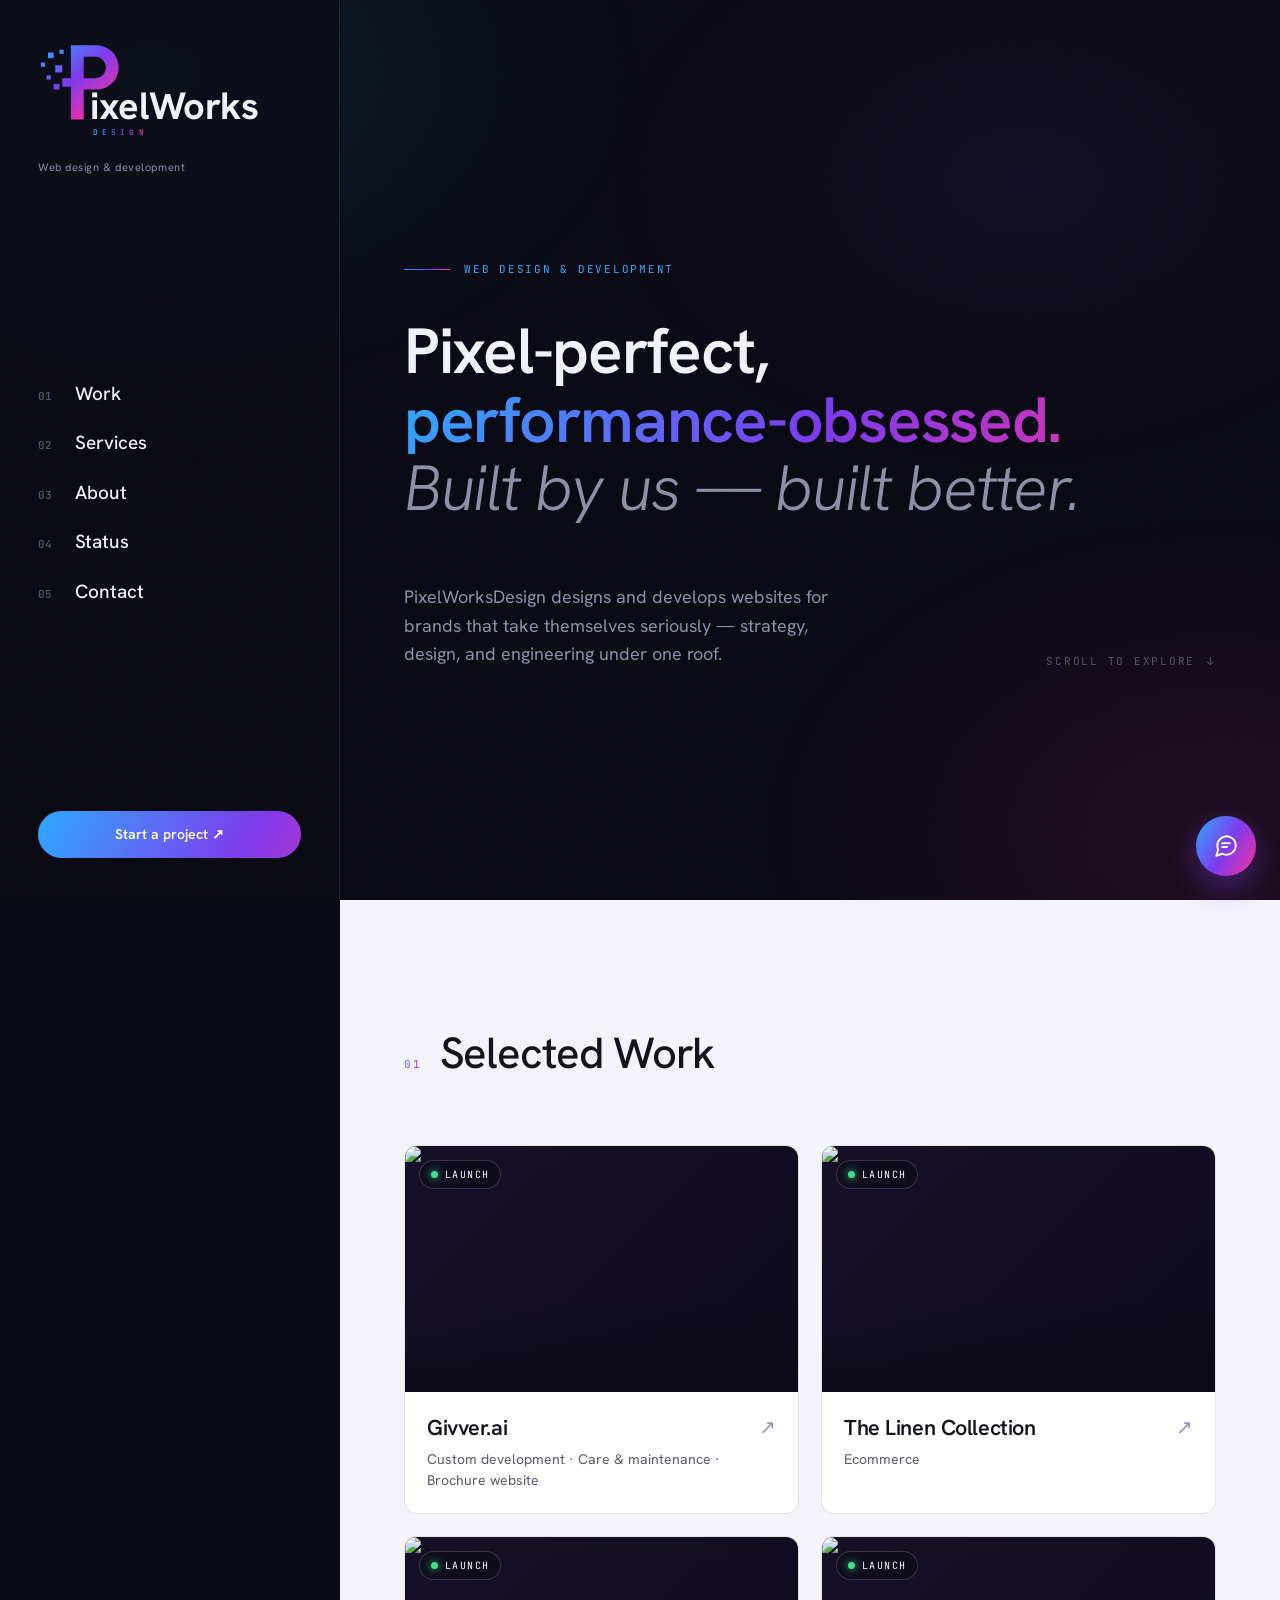
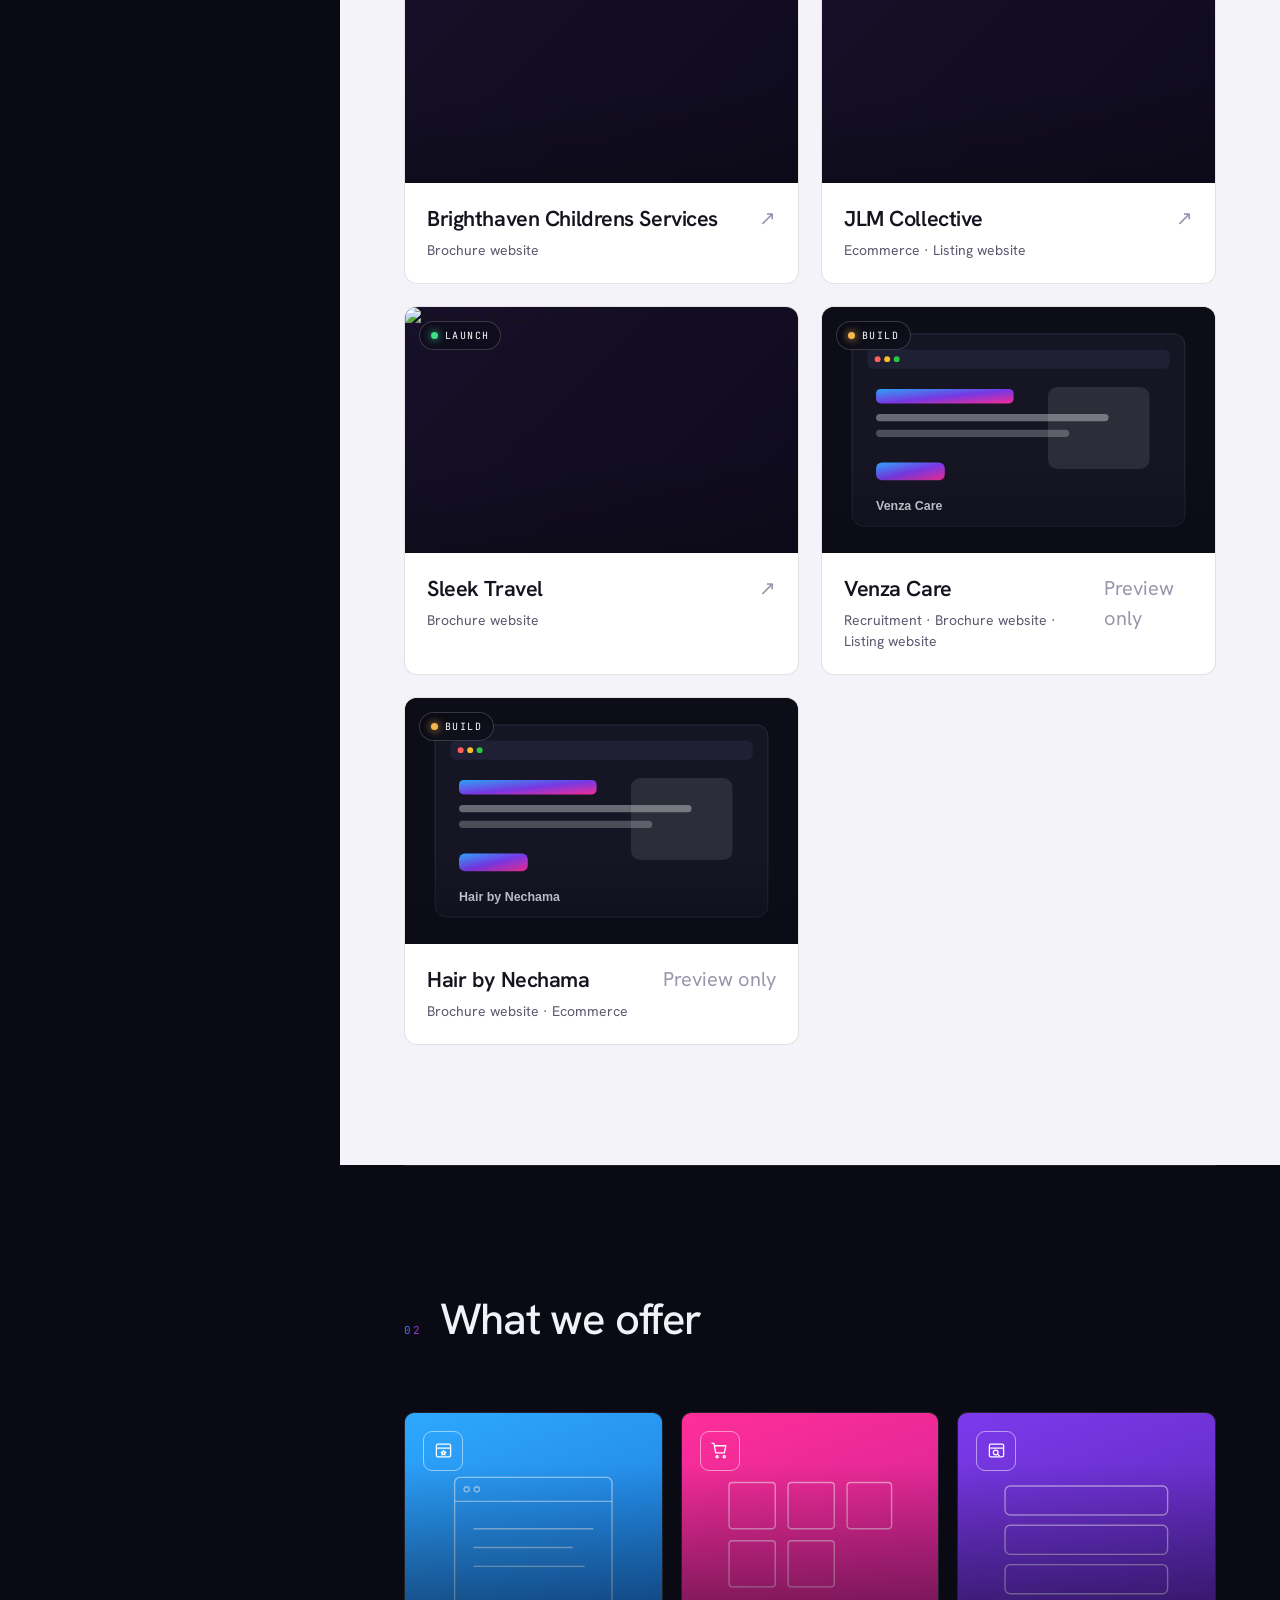
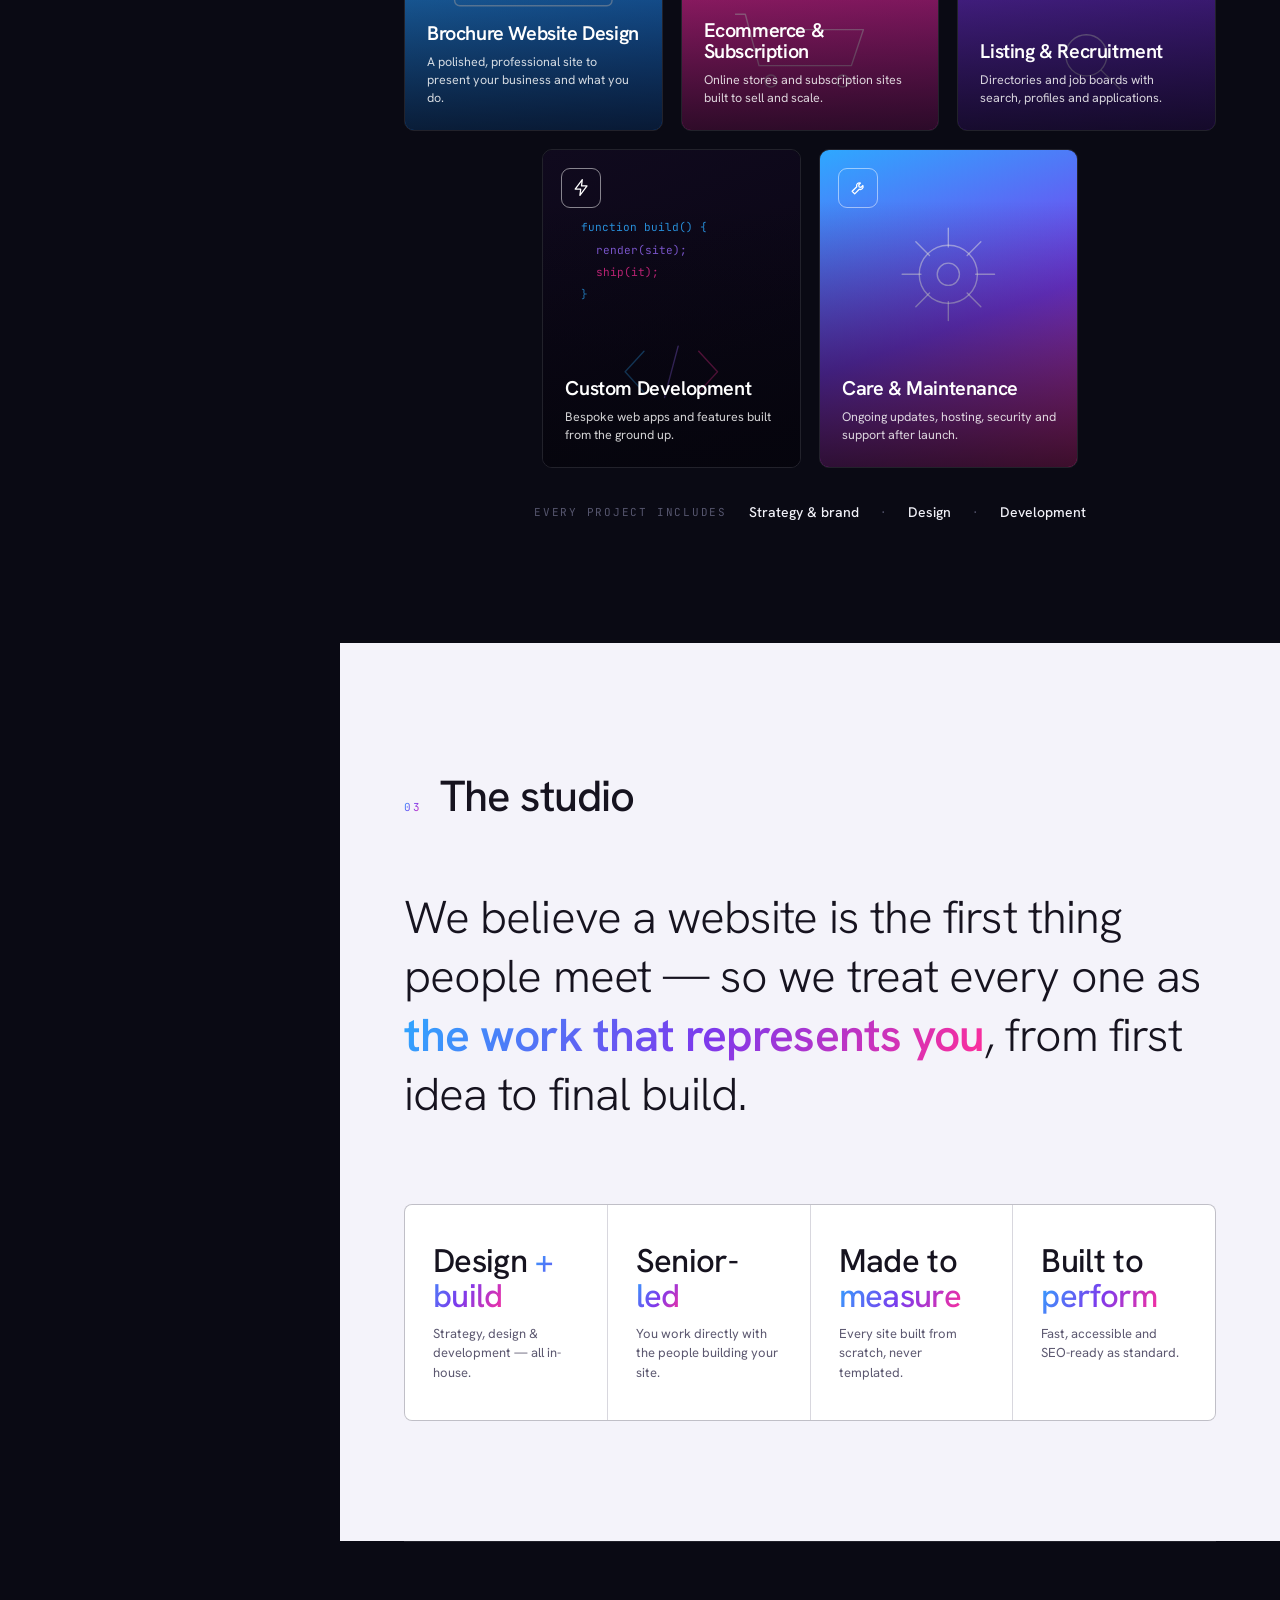
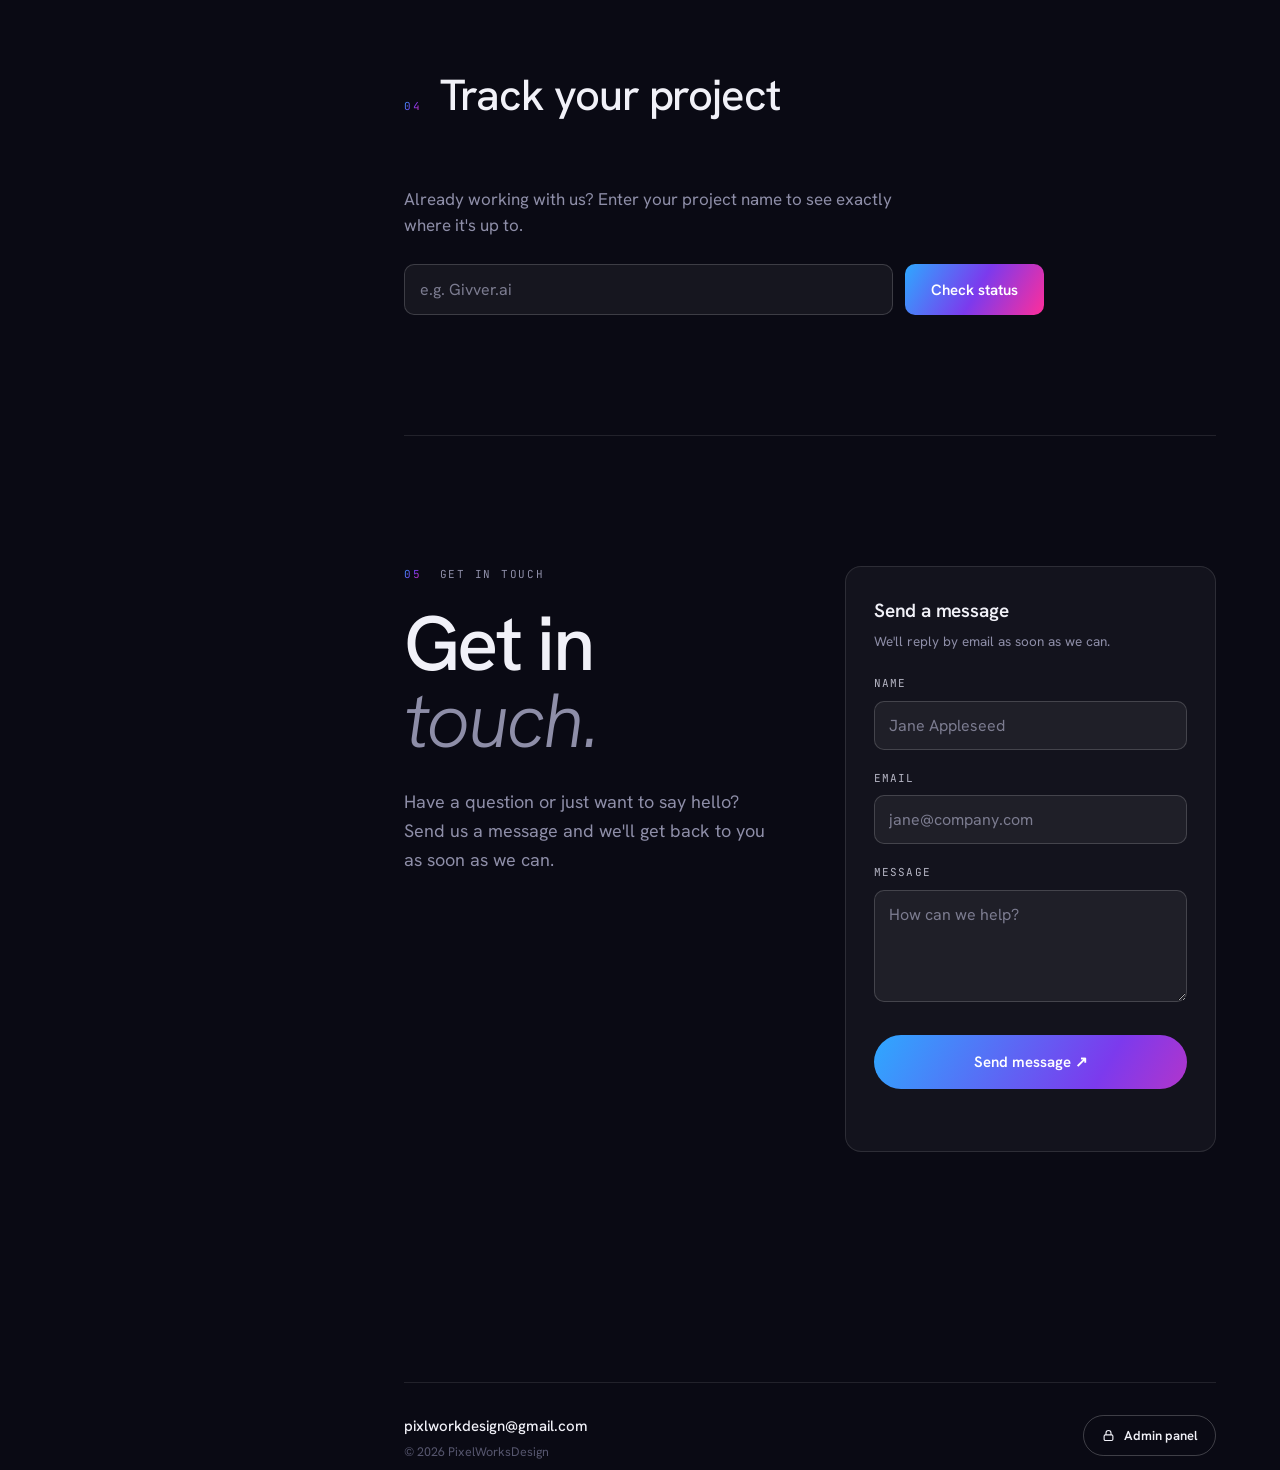
==== index.html @ 4fbcefc7 "Use admin session token for saves" ====
<!DOCTYPE html>
<html lang="en">
<head>
<meta charset="UTF-8">
<meta name="viewport" content="width=device-width, initial-scale=1.0">
<title>PixelWorksDesign — Web Design &amp; Development</title>
<meta name="description" content="PixelWorksDesign is a web design and development studio building distinctive websites for ambitious brands.">
<link rel="canonical" href="https://www.pixelworkdesign.com/">
<link rel="icon" type="image/png" sizes="192x192" href="favicon-google.png?v=4">
<link rel="icon" type="image/svg+xml" href="favicon.svg?v=3">
<link rel="icon" href="favicon.ico?v=3" sizes="any">
<link rel="apple-touch-icon" href="favicon.png?v=3">
<link rel="preconnect" href="https://fonts.googleapis.com">
<link rel="preconnect" href="https://fonts.gstatic.com" crossorigin>
<link href="https://fonts.googleapis.com/css2?family=Hanken+Grotesk:ital,wght@0,300..700;1,300..600&family=JetBrains+Mono:wght@400;500&display=swap" rel="stylesheet">
<style>
  :root{
    --bg:#0A0A14;
    --surface:#13131F;
    --fg:#F1F1F8;
    --muted:#8E8EA8;
    --faint:#56566E;
    --line:rgba(255,255,255,.1);
    --accent:#FF3DA0;
    --accent2:#2EA8FF;
    --purple:#7C3AED;
    --grad:linear-gradient(120deg,#2EA8FF,#7C3AED 52%,#FF2E9A);
    --sidebar:340px;
    --pad:64px;
  }
  *{margin:0;padding:0;box-sizing:border-box}
  html{scroll-behavior:smooth}
  body{background:var(--bg);color:var(--fg);font-family:'Hanken Grotesk',sans-serif;font-weight:400;line-height:1.5;-webkit-font-smoothing:antialiased;overflow-x:hidden}
  body::after{content:"";position:fixed;inset:0;z-index:-1;pointer-events:none;background:radial-gradient(820px 540px at 12% 8%,rgba(46,168,255,.10),transparent 60%),radial-gradient(760px 520px at 95% 92%,rgba(255,46,154,.09),transparent 60%),radial-gradient(700px 480px at 80% 20%,rgba(124,58,237,.08),transparent 60%)}
  body::before{content:"";position:fixed;inset:0;z-index:9998;pointer-events:none;opacity:.05;mix-blend-mode:overlay;background-image:url("data:image/svg+xml,%3Csvg xmlns='http://www.w3.org/2000/svg' width='180' height='180'%3E%3Cfilter id='n'%3E%3CfeTurbulence type='fractalNoise' baseFrequency='0.8' numOctaves='3'/%3E%3C/filter%3E%3Crect width='100%25' height='100%25' filter='url(%23n)'/%3E%3C/svg%3E")}
  ::selection{background:var(--accent);color:#fff}
  a{color:inherit;text-decoration:none}
  .mono{font-family:'JetBrains Mono',monospace;font-size:11px;letter-spacing:.16em;text-transform:uppercase}
  .grad{background:var(--grad);-webkit-background-clip:text;background-clip:text;-webkit-text-fill-color:transparent;color:transparent}

  /* SIDEBAR */
  .sidebar{position:fixed;top:0;left:0;width:var(--sidebar);height:100vh;overflow:hidden;border-right:1px solid var(--line);padding:42px 38px;display:flex;flex-direction:column;justify-content:space-between;gap:32px;z-index:100;background:rgba(12,12,20,.72);backdrop-filter:blur(10px)}
  .brand{display:block}
  .brand .mark{display:flex;align-items:center;gap:0}
  .brand .logo-lockup{display:block;width:238px;max-width:100%}
  .brand .logo-lockup svg{display:block;width:100%;height:auto}
  .brand .wm{display:flex;flex-direction:column;line-height:1;font-family:'Hanken Grotesk'}
  .brand .wm .wm-l1{display:inline-flex;align-items:center;font-weight:700;font-size:24px;letter-spacing:-.02em;color:var(--fg)}
  .brand .pglyph{width:58px;height:58px;flex:none;display:inline-block;margin:-14px -1px -14px -12px;transform:translateY(-1px)}
  .brand .pglyph svg{width:100%;height:100%;display:block}
  .brand .wm .wm-l2{font-weight:600;font-size:10.5px;letter-spacing:.44em;text-transform:uppercase;margin:7px 0 0 2px}
  .brand .tag{color:var(--muted);font-size:11px;margin-top:13px;max-width:210px;line-height:1.5;letter-spacing:.05em}
  .side-cta{display:inline-flex;align-items:center;justify-content:center;gap:8px;background:var(--grad);background-size:150% 150%;color:#fff;font-weight:600;font-size:14px;padding:13px 18px;border-radius:30px;transition:filter .3s}
  .side-cta:hover{filter:brightness(1.12) saturate(1.08)}
  .side-nav{display:flex;flex-direction:column;gap:3px}
  .side-nav a{display:flex;align-items:baseline;gap:13px;padding:9px 0;font-size:19px;font-weight:500;color:var(--fg);transition:color .3s,padding .35s;position:relative}
  .side-nav a .idx{font-family:'JetBrains Mono',monospace;font-size:11px;color:var(--faint);transition:color .3s;width:24px}
  .side-nav a::after{content:"";position:absolute;left:-38px;top:50%;width:0;height:1px;background:var(--grad);transition:width .35s cubic-bezier(.2,.8,.2,1)}
  .side-nav a:hover{padding-left:8px;color:#fff}
  .side-nav a:hover .idx{color:var(--accent)}
  .side-nav a:hover::after{width:28px}
  .side-foot{display:flex;flex-direction:column;gap:16px}
  .avail{display:inline-flex;align-items:center;gap:9px;color:var(--muted);font-size:12.5px}
  .avail .dot{width:7px;height:7px;border-radius:50%;background:#3EE08A;position:relative;flex:none}
  .avail .dot::after{content:"";position:absolute;inset:-3px;border-radius:50%;border:1px solid #3EE08A;opacity:.45;animation:pulse 2.6s ease-out infinite}
  @keyframes pulse{0%{transform:scale(.6);opacity:.7}100%{transform:scale(2);opacity:0}}
  .side-foot .em{font-size:14px;font-weight:500;color:var(--fg);transition:color .3s;word-break:break-all}
  .side-foot .em:hover{color:var(--accent2)}
  .side-soc{display:flex;gap:20px;border-top:1px solid var(--line);padding-top:18px}
  .side-soc a{font-size:12.5px;color:var(--muted);transition:color .3s}
  .side-soc a:hover{color:#fff}
  .admin-btn{display:inline-flex;align-items:center;gap:8px;align-self:flex-start;border:1px solid rgba(255,255,255,.22);border-radius:24px;padding:10px 17px;font-size:13px;font-weight:600;color:var(--fg);cursor:pointer;transition:.25s}
  .page-foot{display:flex;align-items:center;justify-content:space-between;gap:24px;flex-wrap:wrap;margin-top:110px;padding:32px 0 8px;border-top:1px solid var(--line)}
  .pf-left{display:flex;flex-direction:column;gap:6px}
  .pf-mail{font-size:15px;font-weight:500;color:var(--fg);transition:color .3s}
  .pf-mail:hover{color:var(--accent2)}
  .pf-cr{font-size:12.5px;color:var(--faint)}
  .admin-btn svg{width:15px;height:15px}
  .admin-btn:hover{border-color:var(--accent2);color:var(--accent2)}

  /* PROJECT TRACKER */
  .track-box{max-width:640px}
  .track-form{display:flex;gap:12px;flex-wrap:wrap}
  .track-form input{flex:1;min-width:220px;background:rgba(255,255,255,.05);border:1px solid rgba(255,255,255,.17);border-radius:10px;padding:14px 15px;font-family:'Hanken Grotesk';font-size:16px;color:var(--fg);transition:border-color .25s,box-shadow .25s}
  .track-form input:focus{outline:none;border-color:var(--accent2);box-shadow:0 0 0 3px rgba(46,168,255,.2)}
  .track-form input::placeholder{color:#7C7C90}
  .track-form button{background:var(--grad);color:#fff;border:none;border-radius:10px;padding:0 26px;font-family:'Hanken Grotesk';font-weight:600;font-size:15px;cursor:pointer;transition:filter .3s}
  .track-form button:hover{filter:brightness(1.12)}
  .track-result{margin-top:36px;display:none}
  .track-result.show{display:block}
  .tr-name{font-family:'Hanken Grotesk';font-weight:600;font-size:23px;letter-spacing:-.01em}
  .tr-updated{color:var(--muted);font-size:13px;margin:4px 0 30px}
  .steps-bar{display:flex}
  .step{flex:1;text-align:center;position:relative;padding-top:30px}
  .step .sline{position:absolute;top:8px;left:-50%;width:100%;height:2px;background:rgba(255,255,255,.14);z-index:1}
  .step:first-child .sline{display:none}
  .step .sdot{position:absolute;top:0;left:50%;transform:translateX(-50%);width:18px;height:18px;border-radius:50%;background:#22222e;border:2px solid rgba(255,255,255,.22);z-index:2}
  .step .slabel{font-size:13px;color:var(--muted)}
  .step.done .sline{background:var(--grad)}
  .step.done .sdot{background:var(--grad);border-color:transparent}
  .step.current .sdot{background:#fff;border-color:#fff;box-shadow:0 0 0 4px rgba(46,168,255,.3)}
  .step.current .slabel{color:var(--fg);font-weight:600}
  .tr-note{margin-top:26px;background:rgba(255,255,255,.04);border:1px solid rgba(255,255,255,.1);border-radius:12px;padding:16px 18px;color:var(--fg);font-size:15px;line-height:1.55}
  .tr-none{margin-top:6px;color:var(--muted);font-size:15px;line-height:1.55}

  /* ADMIN */
  .admin-link{color:var(--faint);transition:color .3s;cursor:pointer}
  .admin-link:hover{color:var(--accent2)}
  .modal{position:fixed;inset:0;z-index:1000;display:none;align-items:center;justify-content:center;padding:24px;background:rgba(5,5,12,.78);backdrop-filter:blur(10px)}
  .modal.show{display:flex}
  .modal [hidden]{display:none!important}
  .modal-card{width:100%;max-width:920px;max-height:90vh;overflow:auto;background:linear-gradient(160deg,#181827,#10101B 58%,#0B0B14);border:1px solid rgba(255,255,255,.14);border-radius:18px;padding:0;box-shadow:0 30px 90px rgba(0,0,0,.56)}
  .modal-head{position:sticky;top:0;z-index:2;display:flex;justify-content:space-between;align-items:center;padding:22px 24px;border-bottom:1px solid rgba(255,255,255,.1);background:rgba(18,18,30,.92);backdrop-filter:blur(10px)}
  .modal-head h3{font-family:'Hanken Grotesk';font-weight:700;font-size:24px;letter-spacing:-.02em}
  .modal-close{background:rgba(255,255,255,.06);border:1px solid rgba(255,255,255,.14);border-radius:999px;color:var(--fg);font-size:13px;font-weight:700;cursor:pointer;line-height:1;padding:10px 16px}
  .modal-close:hover{border-color:var(--accent2);color:var(--accent2)}
  .modal-sub{color:var(--muted);font-size:14px;margin:7px 0 22px;line-height:1.55}
  .admin-shell{padding:24px}
  .admin-topline{display:flex;align-items:flex-start;justify-content:space-between;gap:16px;margin-bottom:18px}
  .admin-topline strong{display:block;font-family:'Hanken Grotesk';font-size:18px;letter-spacing:-.01em;margin-bottom:4px}
  .admin-ghost{background:rgba(255,255,255,.06);border:1px solid rgba(255,255,255,.14);border-radius:999px;color:var(--fg);font-family:'Hanken Grotesk';font-size:13px;font-weight:700;padding:10px 14px;cursor:pointer;white-space:nowrap}
  .admin-ghost:hover{border-color:var(--accent2);color:var(--accent2)}
  .admin-layout{display:grid;grid-template-columns:minmax(0,1.1fr) minmax(280px,.75fr);gap:16px;align-items:start}
  .admin-stack{display:grid;gap:16px}
  .admin-drop{background:rgba(255,255,255,.045);border:1px solid rgba(255,255,255,.1);border-radius:14px;overflow:hidden}
  .admin-drop summary{list-style:none;display:flex;align-items:center;justify-content:space-between;gap:14px;padding:18px 20px;font-family:'Hanken Grotesk';font-size:17px;font-weight:700;cursor:pointer}
  .admin-drop summary::-webkit-details-marker{display:none}
  .admin-drop summary:after{content:'Open';font-size:12px;font-weight:700;color:var(--accent2);border:1px solid rgba(46,168,255,.28);border-radius:999px;padding:6px 10px}
  .admin-drop[open] summary{border-bottom:1px solid rgba(255,255,255,.09)}
  .admin-drop[open] summary:after{content:'Close'}
  .admin-panel{padding:18px 20px 20px}
  .admin-fields-2{display:grid;grid-template-columns:1fr 1fr;gap:14px}
  .admin-field{margin-bottom:16px}
  .admin-field label{display:block;font-family:'JetBrains Mono',monospace;font-size:10.5px;letter-spacing:.1em;text-transform:uppercase;color:#C7C7D8;margin-bottom:8px}
  .admin-field input,.admin-field select,.admin-field textarea{width:100%;background:rgba(255,255,255,.065);border:1px solid rgba(255,255,255,.16);border-radius:11px;padding:12px 13px;font-family:'Hanken Grotesk';font-size:15px;color:var(--fg);transition:border-color .25s,background .25s,box-shadow .25s}
  .admin-field input:focus,.admin-field select:focus,.admin-field textarea:focus{outline:none;border-color:var(--accent2);background:rgba(255,255,255,.09);box-shadow:0 0 0 3px rgba(46,168,255,.17)}
  .admin-field select option{background:#13131F}
  .admin-field input[type=file]{padding:10px}
  .admin-field input[type=file]::file-selector-button{border:1px solid rgba(255,255,255,.18);border-radius:999px;background:rgba(255,255,255,.08);color:#fff;font-family:'Hanken Grotesk';font-weight:700;padding:8px 12px;margin-right:12px;cursor:pointer}
  .admin-hint{color:var(--faint);font-size:12.5px;line-height:1.45;margin-top:8px}
  .service-picks{display:flex;flex-wrap:wrap;gap:8px;margin-top:10px;min-height:35px}
  .service-pick{border:1px solid rgba(255,255,255,.18);border-radius:999px;background:rgba(255,255,255,.065);color:#D7D7E8;padding:8px 11px;font-size:12.5px;font-weight:700;cursor:pointer;transition:.2s}
  .service-pick:after{content:' x';color:var(--faint);font-weight:700}
  .service-pick:hover{border-color:var(--accent);color:#fff}
  .admin-save{width:100%;background:var(--grad);color:#fff;border:none;border-radius:999px;padding:14px 18px;font-family:'Hanken Grotesk';font-weight:700;font-size:15px;cursor:pointer;transition:filter .3s,transform .3s}
  .admin-save:hover{filter:brightness(1.12);transform:translateY(-1px)}
  .admin-save:disabled{cursor:not-allowed;opacity:.72;transform:none}
  .admin-status{min-height:20px;color:#B8B8CE;font-size:13.5px;line-height:1.45;margin-top:14px}
  .admin-list{margin-top:0}
  .admin-list h4{font-family:'Hanken Grotesk';font-size:17px;font-weight:700;margin-bottom:14px}
  .adm-item{display:grid;grid-template-columns:1fr auto;gap:12px;align-items:center;padding:13px 0;border-bottom:1px solid rgba(255,255,255,.08)}
  .adm-item:first-child{padding-top:0}
  .adm-item .nm{font-size:15px;font-weight:700}
  .adm-item .stg{font-size:12px;color:var(--accent2);font-family:'JetBrains Mono',monospace;margin-top:4px}
  .adm-item .cat{font-size:12.5px;color:var(--muted);margin-top:4px;line-height:1.35}
  .adm-actions{display:flex;gap:8px;flex-wrap:wrap;justify-content:flex-end}
  .adm-item button{background:rgba(255,255,255,.05);border:1px solid rgba(255,255,255,.17);color:#D4D4E6;border-radius:999px;padding:8px 12px;font-size:12px;font-weight:700;cursor:pointer;transition:.25s}
  .adm-item button:hover{border-color:var(--accent2);color:var(--accent2)}
  .adm-item button.danger:hover{border-color:var(--accent);color:var(--accent)}
  .gate-note{font-size:12px;color:var(--faint);margin-top:14px;line-height:1.55}
  @media (max-width:820px){.admin-layout,.admin-fields-2{grid-template-columns:1fr}.modal-card{max-width:620px}.admin-shell{padding:18px}.modal-head{padding:18px}.admin-topline{display:block}.admin-ghost{margin-top:12px}}

  /* AI ESTIMATE CHAT */
  .chat-fab{position:fixed;right:24px;bottom:24px;z-index:900;width:60px;height:60px;border-radius:50%;background:var(--grad);border:none;cursor:pointer;display:flex;align-items:center;justify-content:center;color:#fff;box-shadow:0 12px 30px rgba(124,58,237,.4);transition:transform .3s,filter .3s}
  .chat-fab:hover{transform:translateY(-2px);filter:brightness(1.1)}
  .chat-fab svg{width:26px;height:26px}
  .chat-panel{position:fixed;right:24px;bottom:96px;z-index:901;width:372px;max-width:calc(100vw - 32px);height:540px;max-height:calc(100vh - 132px);background:#13131F;border:1px solid rgba(255,255,255,.13);border-radius:16px;display:none;flex-direction:column;overflow:hidden;box-shadow:0 24px 70px rgba(0,0,0,.5)}
  .chat-panel.show{display:flex}
  .chat-head{padding:16px 18px;border-bottom:1px solid var(--line);display:flex;align-items:center;justify-content:space-between;background:linear-gradient(120deg,rgba(46,168,255,.14),rgba(255,46,154,.11))}
  .chat-head .ct{font-family:'Hanken Grotesk';font-weight:600;font-size:15px}
  .chat-head .cs{font-size:11.5px;color:var(--muted);margin-top:2px}
  .chat-head button{background:none;border:none;color:var(--muted);font-size:22px;cursor:pointer;line-height:1}
  .chat-msgs{flex:1;overflow-y:auto;padding:18px;display:flex;flex-direction:column;gap:11px}
  .msg{max-width:86%;padding:11px 14px;border-radius:14px;font-size:14px;line-height:1.5;white-space:pre-wrap}
  .msg.bot{background:rgba(255,255,255,.06);border:1px solid rgba(255,255,255,.08);align-self:flex-start;border-bottom-left-radius:4px}
  .msg.user{background:var(--grad);color:#fff;align-self:flex-end;border-bottom-right-radius:4px}
  .msg.typing{color:var(--muted)}
  .chat-input{padding:13px;border-top:1px solid var(--line);display:flex;gap:8px;align-items:flex-end}
  .chat-input textarea{flex:1;background:rgba(255,255,255,.05);border:1px solid rgba(255,255,255,.17);border-radius:10px;padding:10px 12px;font-family:'Hanken Grotesk';font-size:14px;color:var(--fg);resize:none;max-height:80px;line-height:1.4}
  .chat-input textarea:focus{outline:none;border-color:var(--accent2)}
  .chat-input button{background:var(--grad);border:none;border-radius:10px;color:#fff;width:44px;height:42px;cursor:pointer;font-size:18px;flex:none}
  .chat-foot{padding:0 14px 12px;font-size:10.5px;color:var(--faint);text-align:center}
  @media(max-width:560px){.chat-panel{right:12px;left:12px;width:auto;bottom:86px}.chat-fab{right:16px;bottom:16px}}
  .side-foot .cr{font-size:11px;color:var(--faint)}

  /* CONTENT */
  .content{margin-left:var(--sidebar)}
  .pad{padding:0 var(--pad)}
  .rv{opacity:0;transform:translateY(28px);transition:opacity 1s cubic-bezier(.2,.8,.2,1),transform 1s cubic-bezier(.2,.8,.2,1)}
  .rv.in{opacity:1;transform:none}
  .line-rv{overflow:hidden;display:block}
  .line-rv>span{display:block;transform:translateY(110%);transition:transform 1.1s cubic-bezier(.16,1,.3,1)}
  .line-rv.in>span{transform:translateY(0)}

  /* HERO */
  .hero{min-height:100vh;display:flex;flex-direction:column;justify-content:center;padding-top:90px;padding-bottom:60px;position:relative}
  .hero .eyebrow{display:flex;align-items:center;gap:14px;color:var(--accent2);margin-bottom:40px}
  .hero .eyebrow .ln{height:1px;width:46px;background:var(--grad)}
  .hero h1{font-family:'Hanken Grotesk';font-weight:600;font-size:clamp(2.3rem,5vw,4.7rem);line-height:1.07;letter-spacing:-.02em}
  .hero h1 .thin{font-weight:300;font-style:italic;color:var(--muted)}
  .hero-sub{display:flex;justify-content:space-between;align-items:flex-end;gap:50px;margin-top:60px;flex-wrap:wrap}
  .hero-sub p{max-width:460px;color:var(--muted);font-size:18px;line-height:1.6}
  .scroll-cue{display:flex;align-items:center;gap:12px;color:var(--faint)}
  .scroll-cue .arr{animation:bob 2s ease-in-out infinite}
  @keyframes bob{0%,100%{transform:translateY(0)}50%{transform:translateY(6px)}}

  .sec{padding:120px 0;border-top:1px solid var(--line)}
  .sec.light{--fg:#16131F;--muted:#5C5870;--faint:#9A95AC;--line:rgba(20,16,30,.12);--surface:#FFFFFF;background:#F4F3FA;color:var(--fg);border-top:none;margin-inline:calc(-1*var(--pad));padding-inline:var(--pad)}
  .sec.light h2{color:var(--fg)}
  .sec-top{display:flex;align-items:baseline;gap:18px;margin-bottom:60px}
  .sec-top h2{font-family:'Hanken Grotesk';font-weight:500;font-size:clamp(1.7rem,3.4vw,2.8rem);letter-spacing:-.025em}

  /* WORK INDEX */
  .work-list{border-bottom:1px solid var(--line)}
  .work-cards{display:grid;grid-template-columns:1fr 1fr;gap:22px}
  .wcard{position:relative;display:block;width:100%;text-align:left;font:inherit;color:inherit;border:1px solid var(--line);border-radius:13px;overflow:hidden;background:var(--surface);transition:border-color .35s}
  .wcard:hover{border-color:rgba(255,255,255,.24)}
  .wcard .shot{position:relative;aspect-ratio:16/10;overflow:hidden;background:linear-gradient(135deg,#171029,#0e0a1c)}
  .wcard .shot img{width:100%;height:100%;object-fit:cover;object-position:top center;display:block;transition:transform .9s cubic-bezier(.16,1,.3,1)}
  .wcard:hover .shot img{transform:scale(1.05)}
  .wcard .shot::after{content:"";position:absolute;inset:0;background:linear-gradient(180deg,rgba(10,10,20,0) 62%,rgba(10,10,20,.5));pointer-events:none}
  .wcard .badge{position:absolute;top:14px;left:14px;z-index:2;display:inline-flex;align-items:center;gap:7px;font-family:'JetBrains Mono',monospace;font-size:10px;letter-spacing:.14em;text-transform:uppercase;color:#fff;background:rgba(10,10,20,.5);backdrop-filter:blur(6px);border:1px solid rgba(255,255,255,.18);padding:6px 11px;border-radius:30px}
  .wcard .badge .d{width:7px;height:7px;border-radius:50%;background:#3ee08a;box-shadow:0 0 8px #3ee08a}
  .wcard.building{cursor:pointer}
  .wcard.building .badge .d{background:#f5b84b;box-shadow:0 0 8px #f5b84b}
  .wcard.building .go{font-size:13px;color:var(--faint)}
  .wcard .meta{display:flex;justify-content:space-between;align-items:flex-start;gap:16px;padding:20px 22px 22px}
  .wcard .meta h3{font-family:'Hanken Grotesk';font-weight:600;font-size:1.35rem;letter-spacing:-.02em;transition:.3s}
  .wcard:hover .meta h3{background:var(--grad);-webkit-background-clip:text;background-clip:text;-webkit-text-fill-color:transparent}
  .wcard .meta .c{color:var(--muted);font-size:14px;margin-top:5px}
  .wcard .meta .go{color:var(--faint);font-size:20px;transition:.4s}
  .wcard:hover .meta .go{color:var(--accent2);transform:translate(4px,-4px)}
  .work-row{display:grid;grid-template-columns:60px 1fr auto 90px 40px;align-items:center;gap:24px;padding:34px 8px;border-top:1px solid var(--line);position:relative;transition:padding .4s,background .4s}
  .work-row .wn{font-family:'JetBrains Mono',monospace;font-size:13px;color:var(--faint);transition:color .3s}
  .work-row .title{font-family:'Hanken Grotesk';font-weight:500;font-size:clamp(1.5rem,3vw,2.6rem);letter-spacing:-.02em;transition:color .3s,transform .4s}
  .work-row .cat{color:var(--muted);font-size:14px}
  .work-row .yr{font-family:'JetBrains Mono',monospace;font-size:13px;color:var(--muted)}
  .work-row .go{color:var(--faint);font-size:20px;transition:color .3s,transform .4s}
  .work-row:hover{padding-left:24px;background:var(--surface)}
  .work-row:hover .title{background:var(--grad);-webkit-background-clip:text;background-clip:text;-webkit-text-fill-color:transparent}
  .work-row:hover .wn{color:var(--accent)}
  .work-row:hover .go{color:var(--accent2);transform:translate(4px,-4px)}

  .preview{position:fixed;top:0;left:0;width:340px;height:240px;pointer-events:none;z-index:200;opacity:0;transform:translate(-50%,-50%) scale(.9);transition:opacity .4s,transform .5s cubic-bezier(.16,1,.3,1);border-radius:6px;overflow:hidden;box-shadow:0 24px 70px rgba(124,58,237,.35)}
  .preview.show{opacity:1;transform:translate(-50%,-50%) scale(1)}
  .preview .pimg{position:absolute;inset:0;opacity:0;transition:opacity .3s}
  .preview .pimg.active{opacity:1}
  .preview .pimg svg{width:100%;height:100%}
  @media (hover:none){.preview{display:none}}

  /* OFFERINGS */
  .offer-grid{display:flex;flex-wrap:wrap;gap:18px;justify-content:center}
  .offer{position:relative;flex:0 1 calc(33.333% - 12px);aspect-ratio:3/3.7;border-radius:10px;overflow:hidden;border:1px solid var(--line);display:block}
  .offer .art{position:absolute;inset:0;transition:transform .9s cubic-bezier(.16,1,.3,1)}
  .offer .art svg{width:100%;height:100%}
  .offer:hover .art{transform:scale(1.06)}
  .offer .scrim{position:absolute;inset:0;background:linear-gradient(180deg,rgba(5,5,12,0) 16%,rgba(5,5,12,.78));z-index:1}
  .offer .ico{position:absolute;top:18px;left:18px;width:40px;height:40px;border:1px solid rgba(255,255,255,.5);border-radius:9px;display:flex;align-items:center;justify-content:center;color:#fff;z-index:2;transition:.35s}
  .offer:hover .ico{border-color:#fff;background:rgba(255,255,255,.16)}
  .offer .lab{position:absolute;left:22px;right:20px;bottom:22px;z-index:2}
  .offer .lab .lab-t{display:block;font-family:'Hanken Grotesk';font-weight:600;font-size:clamp(1.15rem,1.55vw,1.5rem);line-height:1.08;letter-spacing:-.02em;color:#fff}
  .offer .lab .lab-d{display:block;margin-top:9px;font-size:12.5px;line-height:1.45;color:rgba(255,255,255,.82)}
  .offer .go2{position:absolute;top:20px;right:20px;color:#fff;opacity:0;transform:translate(-5px,5px);transition:.4s;z-index:2;font-size:18px}
  .offer:hover .go2{opacity:1;transform:none}
  .offer.active{border-color:rgba(46,168,255,.72);box-shadow:0 0 0 3px rgba(46,168,255,.15)}
  .work-filter{margin:-42px 0 34px;color:var(--muted);font-size:14px;display:none;align-items:center;gap:12px;flex-wrap:wrap}
  .work-filter.show{display:flex}
  .work-filter b{color:var(--fg);font-weight:700}
  .work-filter button{border:1px solid rgba(255,255,255,.18);background:rgba(255,255,255,.04);color:var(--fg);border-radius:999px;padding:7px 12px;font-family:'Hanken Grotesk';font-size:12px;font-weight:700;cursor:pointer}
  .work-filter button:hover{border-color:var(--accent2);color:var(--accent2)}
  .work-empty{grid-column:1/-1;color:var(--muted);font-size:15px;line-height:1.55;border:1px solid var(--line);border-radius:10px;padding:20px;background:rgba(255,255,255,.035)}
  .cap-strip{display:flex;flex-wrap:wrap;gap:10px 22px;margin-top:34px;color:var(--muted);font-size:14px;align-items:center;justify-content:center}
  .cap-strip .k{color:var(--faint)}
  .cap-strip b{color:var(--fg);font-weight:500}

  /* STUDIO STATEMENT */
  .statement{font-family:'Hanken Grotesk';font-weight:300;font-size:clamp(1.6rem,3.6vw,3rem);line-height:1.28;letter-spacing:-.02em;max-width:980px}
  .statement b{font-weight:600;background:var(--grad);-webkit-background-clip:text;background-clip:text;-webkit-text-fill-color:transparent}
  .stat-row{display:grid;grid-template-columns:repeat(4,1fr);gap:1px;background:var(--line);border:1px solid var(--line);border-radius:8px;overflow:hidden;margin-top:80px}
  .stat{background:var(--surface);padding:38px 28px}
  .stat .num{font-family:'Hanken Grotesk';font-weight:500;font-size:clamp(2.2rem,4.5vw,3.6rem);letter-spacing:-.02em}
  .stat .num .a{background:var(--grad);-webkit-background-clip:text;background-clip:text;-webkit-text-fill-color:transparent}
  .stat .lbl{color:var(--muted);font-size:13px;margin-top:10px}

  /* CONTACT */
  .contact{padding:130px 0 120px;border-top:1px solid var(--line)}
  .contact h2{font-family:'Hanken Grotesk';font-weight:500;font-size:clamp(2.4rem,6vw,5.6rem);line-height:1;letter-spacing:-.035em}
  .contact h2 .thin{font-weight:300;font-style:italic;color:var(--muted)}
  .contact .lead{color:var(--muted);font-size:18px;margin-top:30px;max-width:440px;line-height:1.6}
  .contact-grid{display:grid;grid-template-columns:1fr 1fr;gap:70px;margin-top:0;align-items:start}
  .contact .sec-top{margin-bottom:22px}
  .contact h2{margin-bottom:6px}
  .big-mail{display:inline-flex;align-items:center;gap:10px;font-family:'Hanken Grotesk';font-weight:600;font-size:clamp(1.1rem,2.1vw,1.5rem);letter-spacing:-.01em;border-bottom:1px solid var(--line);padding-bottom:12px;transition:.3s;word-break:break-all}
  .admin-sec-div{border-top:1px solid var(--line);margin:24px 0 22px}
  .big-mail:hover{color:var(--accent2);border-color:var(--accent2)}
  .info-row{margin-top:40px;display:flex;gap:60px;flex-wrap:wrap}
  .info-row .k{color:var(--faint);font-size:12px;margin-bottom:6px}
  .info-row .v{font-size:15px}
  .formcard{background:rgba(255,255,255,.04);border:1px solid rgba(255,255,255,.11);border-radius:16px;padding:30px 28px}
  .form-title{font-family:'Hanken Grotesk';font-weight:600;font-size:19px;letter-spacing:-.01em;color:var(--fg)}
  .form-sub{color:var(--muted);font-size:13.5px;margin-top:5px;margin-bottom:24px}
  .form-status{min-height:20px;margin-top:12px;color:var(--muted);font-size:13.5px;line-height:1.45}
  .form-status.ok{color:#8BE9C9}
  .form-status.err{color:#FF8BA7}
  form .field{margin-bottom:20px}
  form label{display:block;font-family:'JetBrains Mono',monospace;font-size:11px;letter-spacing:.1em;text-transform:uppercase;color:#B7B7C6;margin-bottom:9px}
  form input,form textarea{width:100%;background:rgba(255,255,255,.05);border:1px solid rgba(255,255,255,.17);border-radius:10px;padding:13px 14px;font-family:'Hanken Grotesk';font-size:16px;color:var(--fg);transition:border-color .25s,background .25s,box-shadow .25s}
  form textarea{resize:vertical;min-height:96px}
  form input:hover,form textarea:hover{border-color:rgba(255,255,255,.3)}
  form input:focus,form textarea:focus{outline:none;border-color:var(--accent2);background:rgba(255,255,255,.08);box-shadow:0 0 0 3px rgba(46,168,255,.2)}
  form input::placeholder,form textarea::placeholder{color:#7C7C90}
  .budget{display:flex;gap:10px;flex-wrap:wrap}
  .chip{border:1px solid rgba(255,255,255,.22);border-radius:30px;padding:10px 18px;font-size:13.5px;cursor:pointer;transition:.25s;user-select:none;color:#D0D0DC;background:rgba(255,255,255,.035)}
  .chip:hover{border-color:#fff;color:#fff;background:rgba(255,255,255,.1)}
  .chip.on{background:var(--grad);color:#fff;border-color:transparent;font-weight:600}
  .send{margin-top:6px;width:100%;background:var(--grad);color:#fff;border:none;border-radius:40px;padding:17px;font-family:'Hanken Grotesk';font-size:15px;font-weight:600;cursor:pointer;transition:filter .3s;background-size:140% 140%}
  .send:hover{filter:brightness(1.12) saturate(1.1)}

  @media(max-width:980px){
    :root{--sidebar:0px;--pad:24px}
    .sidebar{position:relative;width:100%;height:auto;flex-direction:column;gap:40px;border-right:none;border-bottom:1px solid var(--line);padding:30px 24px}
    .side-nav{flex-direction:row;flex-wrap:wrap;gap:18px}
    .side-nav a .idx{display:none}
    .content{margin-left:0}
    .pad{padding:0 24px}
    .hero{min-height:auto;padding:80px 0}
    .offer{flex-basis:calc(50% - 9px)}
    .stat-row{grid-template-columns:1fr 1fr}
    .work-cards{grid-template-columns:1fr}
    .contact-grid{grid-template-columns:1fr;gap:50px}
    .work-row{grid-template-columns:40px 1fr 30px;gap:14px}
    .work-row .cat,.work-row .yr{display:none}
  }
  @media(max-width:560px){.offer{flex-basis:100%;aspect-ratio:16/10}}
</style>
</head>
<body>

<!-- SIDEBAR -->
<aside class="sidebar">
  <a href="/" class="brand">
    <span class="logo-lockup">
      <!-- Full PixelWorks lockup (approximation of your logo). Replace with your exact logo file when ready. -->
      <svg viewBox="80 40 400 174" xmlns="http://www.w3.org/2000/svg" role="img" aria-label="PixelWorks Design">
        <defs>
          <linearGradient id="pw" gradientUnits="userSpaceOnUse" x1="2" y1="8" x2="42" y2="62">
            <stop offset="0" stop-color="#2EA8FF"/><stop offset="0.5" stop-color="#7C3AED"/><stop offset="1" stop-color="#FF2E9A"/>
          </linearGradient>
          <linearGradient id="dg" x1="0" y1="0" x2="1" y2="0">
            <stop offset="0" stop-color="#2EA8FF"/><stop offset="0.55" stop-color="#7C3AED"/><stop offset="1" stop-color="#FF2E9A"/>
          </linearGradient>
        </defs>
        <g transform="translate(80,21.6) scale(2.4)">
          <g fill="url(#pw)">
            <rect x="2" y="22" width="3" height="3"/><rect x="7" y="15" width="4" height="4"/><rect x="6" y="31" width="3" height="3"/>
            <rect x="12" y="24" width="5" height="5"/><rect x="11" y="37" width="4" height="4"/><rect x="15" y="13" width="3" height="3"/><rect x="17" y="33" width="6" height="6"/>
          </g>
          <path fill="url(#pw)" fill-rule="evenodd" d="M23 10 L23 62 L32 62 L32 41 L41 41 A15 15 0 0 0 41 10 Z M32 18 L32 33 L40 33 A7.5 7.5 0 0 0 40 18 Z"/>
        </g>
        <text x="168" y="170" font-family="'Hanken Grotesk', Arial, sans-serif" font-weight="700" font-size="64" letter-spacing="-1" fill="#F1F1F8">ixelWorks</text>
        <text x="172" y="196" font-family="'JetBrains Mono', monospace" font-weight="600" font-size="13" letter-spacing="7" fill="url(#dg)">DESIGN</text>
      </svg>
    </span>
    <div class="tag">Web design &amp; development</div>
  </a>
  <nav class="side-nav">
    <a href="#work"><span class="idx">01</span>Work</a>
    <a href="#services"><span class="idx">02</span>Services</a>
    <a href="#about"><span class="idx">03</span>About</a>
    <a href="#track"><span class="idx">04</span>Status</a>
    <a href="#contact"><span class="idx">05</span>Contact</a>
  </nav>
  <div class="side-foot">
    <a href="#contact" class="side-cta">Start a project ↗</a>
  </div>
</aside>


<!-- CONTENT -->
<main class="content">
  <div class="pad">

    <!-- HERO -->
    <section class="hero" id="top">
      <div class="eyebrow mono rv"><span class="ln"></span>Web design &amp; development</div>
      <h1>
        <span class="line-rv"><span>Pixel-perfect,</span></span>
        <span class="line-rv"><span class="grad">performance-obsessed.</span></span>
        <span class="line-rv"><span class="thin">Built by us — built better.</span></span>
      </h1>
      <div class="hero-sub">
        <p class="rv">PixelWorksDesign designs and develops websites for brands that take themselves seriously — strategy, design, and engineering under one roof.</p>
        <div class="scroll-cue mono rv">Scroll to explore <span class="arr">↓</span></div>
      </div>
    </section>

    <!-- WORK -->
    <section class="sec light" id="work">
      <div class="sec-top"><span class="num mono grad">01</span><h2>Selected Work</h2></div>
      <div class="work-filter" id="workFilter">Showing <b id="workFilterName"></b> projects <button id="workFilterClear" type="button">Show all</button></div>
      <div class="work-cards" id="workCards">
        <a href="https://givver.ai" target="_blank" rel="noopener" class="wcard rv">
          <div class="shot"><img loading="lazy" alt="Screenshot of the Givver.ai website" src="https://s.wordpress.com/mshots/v1/https%3A%2F%2Fgivver.ai?w=1200&amp;h=750"></div>
          <span class="badge"><span class="d"></span>Live</span>
          <div class="meta"><div><h3>Givver.ai</h3><div class="c">Crowdfunding platform · Web app</div></div><span class="go">↗</span></div>
        </a>
        <a href="https://tcgemach.co.uk" target="_blank" rel="noopener" class="wcard rv">
          <div class="shot"><img loading="lazy" alt="Screenshot of The Linen Collection website" src="https://s.wordpress.com/mshots/v1/https%3A%2F%2Ftcgemach.co.uk?w=1200&amp;h=750"></div>
          <span class="badge"><span class="d"></span>Live</span>
          <div class="meta"><div><h3>The Linen Collection</h3><div class="c">Tableware &amp; tablecloth hire · Ecommerce</div></div><span class="go">↗</span></div>
        </a>
      </div>
    </section>

    <!-- SERVICES -->
    <section class="sec" id="services">
      <div class="sec-top"><span class="num mono grad">02</span><h2>What we offer</h2></div>
      <!-- Each card links to #contact for now. Swap the abstract art for a real project photo when you have one. -->
      <div class="offer-grid">

        <a href="#work" class="offer rv" data-service="Brochure website">
          <div class="art" style="background:linear-gradient(160deg,#2EA8FF,#1564c9)">
            <svg viewBox="0 0 300 380" preserveAspectRatio="xMidYMid slice"><g stroke="#FFFFFF" stroke-opacity=".5" fill="none" stroke-width="1.6"><rect x="58" y="80" width="184" height="150" rx="6"/><line x1="58" y1="108" x2="242" y2="108"/><circle cx="72" cy="94" r="3"/><circle cx="84" cy="94" r="3"/><line x1="80" y1="140" x2="220" y2="140"/><line x1="80" y1="162" x2="196" y2="162"/><line x1="80" y1="184" x2="210" y2="184"/></g></svg>
          </div>
          <div class="scrim"></div>
          <div class="ico"><svg viewBox="0 0 24 24" width="19" height="19" fill="none" stroke="currentColor" stroke-width="1.6"><rect x="3" y="4" width="18" height="16" rx="2"/><line x1="3" y1="9" x2="21" y2="9"/><path d="M12 12l.9 1.9 2 .2-1.5 1.4.5 2-1.9-1-1.9 1 .5-2-1.5-1.4 2-.2z" stroke-linejoin="round"/></svg></div>
          <span class="go2">↗</span>
          <div class="lab"><span class="lab-t">Brochure Website Design</span><span class="lab-d">A polished, professional site to present your business and what you do.</span></div>
        </a>

        <a href="#work" class="offer rv" data-service="Ecommerce">
          <div class="art" style="background:linear-gradient(160deg,#FF2E9A,#b51e8f)">
            <svg viewBox="0 0 300 380" preserveAspectRatio="xMidYMid slice"><g stroke="#FFFFFF" stroke-opacity=".5" fill="none" stroke-width="1.6"><rect x="55" y="86" width="54" height="54" rx="4"/><rect x="124" y="86" width="54" height="54" rx="4"/><rect x="193" y="86" width="52" height="54" rx="4"/><rect x="55" y="154" width="54" height="54" rx="4"/><rect x="124" y="154" width="54" height="54" rx="4"/><path d="M62 240h12l16 60h108l14-42H88" stroke-linejoin="round"/><circle cx="104" cy="318" r="7"/><circle cx="188" cy="318" r="7"/></g></svg>
          </div>
          <div class="scrim"></div>
          <div class="ico"><svg viewBox="0 0 24 24" width="19" height="19" fill="none" stroke="currentColor" stroke-width="1.6"><circle cx="9" cy="20" r="1.4"/><circle cx="18" cy="20" r="1.4"/><path d="M2 3h3l2.2 12h11l1.8-9H6" stroke-linejoin="round"/></svg></div>
          <span class="go2">↗</span>
          <div class="lab"><span class="lab-t">Ecommerce &amp; Subscription</span><span class="lab-d">Online stores and subscription sites built to sell and scale.</span></div>
        </a>

        <a href="#work" class="offer rv" data-service="Listing website">
          <div class="art" style="background:linear-gradient(160deg,#7C3AED,#4c1d95)">
            <svg viewBox="0 0 300 380" preserveAspectRatio="xMidYMid slice"><g stroke="#FFFFFF" stroke-opacity=".5" fill="none" stroke-width="1.6"><rect x="55" y="90" width="190" height="34" rx="6"/><rect x="55" y="136" width="190" height="34" rx="6"/><rect x="55" y="182" width="190" height="34" rx="6"/><circle cx="150" cy="288" r="24"/><line x1="167" y1="305" x2="190" y2="328"/></g></svg>
          </div>
          <div class="scrim"></div>
          <div class="ico"><svg viewBox="0 0 24 24" width="19" height="19" fill="none" stroke="currentColor" stroke-width="1.6"><rect x="3" y="4" width="18" height="16" rx="2"/><line x1="3" y1="9" x2="21" y2="9"/><circle cx="11" cy="14.5" r="3"/><line x1="13.4" y1="16.9" x2="16" y2="19"/></svg></div>
          <span class="go2">↗</span>
          <div class="lab"><span class="lab-t">Listing &amp; Recruitment</span><span class="lab-d">Directories and job boards with search, profiles and applications.</span></div>
        </a>

        <a href="#work" class="offer rv" data-service="Custom development">
          <div class="art" style="background:linear-gradient(160deg,#100a1e,#070410)">
            <svg viewBox="0 0 300 380" preserveAspectRatio="xMidYMid slice"><g font-family="JetBrains Mono, monospace" font-size="13"><text x="44" y="100" fill="#2EA8FF" fill-opacity=".9">function build() {</text><text x="62" y="126" fill="#9A6BFF" fill-opacity=".9">  render(site);</text><text x="62" y="152" fill="#FF2E9A" fill-opacity=".9">  ship(it);</text><text x="44" y="178" fill="#2EA8FF" fill-opacity=".9">}</text></g><g stroke-width="1.6" fill="none" stroke-linejoin="round" stroke-linecap="round"><path d="M118 240l-22 24 22 24" stroke="#2EA8FF" stroke-opacity=".55"/><path d="M182 240l22 24-22 24" stroke="#FF2E9A" stroke-opacity=".55"/><line x1="158" y1="234" x2="142" y2="294" stroke="#9A6BFF" stroke-opacity=".55"/></g></svg>
          </div>
          <div class="scrim"></div>
          <div class="ico"><svg viewBox="0 0 24 24" width="19" height="19" fill="none" stroke="currentColor" stroke-width="1.6" stroke-linejoin="round"><path d="M13 2 4 14h7l-1 8 9-12h-7z"/></svg></div>
          <span class="go2">↗</span>
          <div class="lab"><span class="lab-t">Custom Development</span><span class="lab-d">Bespoke web apps and features built from the ground up.</span></div>
        </a>

        <!-- 5th card (assumption: Care & Maintenance). Rename the label/icon if you meant a different service. -->
        <a href="#work" class="offer rv" data-service="Care & maintenance">
          <div class="art" style="background:linear-gradient(160deg,#2EA8FF,#7C3AED 55%,#FF2E9A)">
            <svg viewBox="0 0 300 380" preserveAspectRatio="xMidYMid slice"><g stroke="#FFFFFF" stroke-opacity=".5" fill="none" stroke-width="1.6" stroke-linecap="round"><circle cx="150" cy="150" r="34"/><circle cx="150" cy="150" r="13"/><path d="M150 96v22M150 182v22M96 150h22M182 150h22M112 112l16 16M172 172l16 16M188 112l-16 16M128 172l-16 16"/></g></svg>
          </div>
          <div class="scrim"></div>
          <div class="ico"><svg viewBox="0 0 24 24" width="19" height="19" fill="none" stroke="currentColor" stroke-width="1.6" stroke-linejoin="round"><path d="M14.5 6.5a3.5 3.5 0 0 0-4.7 4.5L4 16.8 7.2 20l5.8-5.8a3.5 3.5 0 0 0 4.5-4.7l-2.3 2.3-2.4-.6-.6-2.4z"/></svg></div>
          <span class="go2">↗</span>
          <div class="lab"><span class="lab-t">Care &amp; Maintenance</span><span class="lab-d">Ongoing updates, hosting, security and support after launch.</span></div>
        </a>

      </div>
      <div class="cap-strip rv"><span class="k mono">Every project includes</span><b>Strategy &amp; brand</b><span class="k">·</span><b>Design</b><span class="k">·</span><b>Development</b></div>
    </section>

    <!-- STUDIO -->
    <section class="sec light" id="about">
      <div class="sec-top"><span class="num mono grad">03</span><h2>The studio</h2></div>
      <!-- Edit this to describe your studio honestly. Keep it to things that are actually true of you. -->
      <p class="statement rv">We believe a website is the first thing people meet — so we treat every one as <b>the work that represents you</b>, from first idea to final build.</p>
      <!-- These are positioning statements (true for how you work), not invented metrics. Swap in real numbers like turnaround or projects shipped once you have them. -->
      <div class="stat-row">
        <div class="stat rv"><div class="num" style="font-size:clamp(1.4rem,2.6vw,2.05rem);line-height:1.08">Design <span class="a">+ build</span></div><div class="lbl">Strategy, design &amp; development — all in-house.</div></div>
        <div class="stat rv"><div class="num" style="font-size:clamp(1.4rem,2.6vw,2.05rem);line-height:1.08">Senior-<span class="a">led</span></div><div class="lbl">You work directly with the people building your site.</div></div>
        <div class="stat rv"><div class="num" style="font-size:clamp(1.4rem,2.6vw,2.05rem);line-height:1.08">Made to <span class="a">measure</span></div><div class="lbl">Every site built from scratch, never templated.</div></div>
        <div class="stat rv"><div class="num" style="font-size:clamp(1.4rem,2.6vw,2.05rem);line-height:1.08">Built to <span class="a">perform</span></div><div class="lbl">Fast, accessible and SEO-ready as standard.</div></div>
      </div>
    </section>

    <!-- TRACK -->
    <section class="sec" id="track">
      <div class="sec-top"><span class="num mono grad">04</span><h2>Track your project</h2></div>
      <div class="track-box">
        <p class="lead rv" style="color:var(--muted);font-size:17px;margin-bottom:26px;max-width:520px">Already working with us? Enter your project name to see exactly where it's up to.</p>
        <div class="track-form rv">
          <input id="trackInput" type="text" placeholder="e.g. Givver.ai" aria-label="Project name">
          <button id="trackBtn" type="button">Check status</button>
        </div>
        <div class="track-result" id="trackResult"></div>
      </div>
    </section>

    <!-- CONTACT -->
    <section class="contact" id="contact">
      <div class="contact-grid">
        <div>
          <div class="sec-top"><span class="num mono grad">05</span><span class="mono" style="color:var(--muted)">Get in touch</span></div>
          <h2>Get in<br><span class="thin">touch.</span></h2>
          <p class="lead rv">Have a question or just want to say hello? Send us a message and we'll get back to you as soon as we can.</p>
          <div class="info-row rv" id="cInfo"></div>
        </div>
        <form class="formcard rv" onsubmit="send(event)">
          <div class="form-title">Send a message</div>
          <div class="form-sub">We'll reply by email as soon as we can.</div>
          <div class="field"><label>Name</label><input name="name" placeholder="Jane Appleseed" required></div>
          <div class="field"><label>Email</label><input type="email" name="email" placeholder="jane@company.com" required></div>
          <div class="field"><label>Message</label><textarea name="msg" rows="4" placeholder="How can we help?" required></textarea></div>
          <button type="submit" class="send" id="sendBtn">Send message ↗</button>
          <div class="form-status" id="contactStatus"></div>
        </form>
      </div>
    </section>

    <footer class="page-foot">
      <div class="pf-left">
        <a href="mailto:pixlworkdesign@gmail.com" class="pf-mail">pixlworkdesign@gmail.com</a>
        <span class="pf-cr">© 2026 PixelWorksDesign</span>
      </div>
      <a href="#" class="admin-btn" id="adminOpen"><svg viewBox="0 0 24 24" fill="none" stroke="currentColor" stroke-width="1.8"><rect x="5" y="11" width="14" height="9" rx="2"/><path d="M8 11V8a4 4 0 0 1 8 0v3"/></svg>Admin panel</a>
    </footer>

  </div>
</main>

<script>
  const io=new IntersectionObserver((es)=>{es.forEach(e=>{if(e.isIntersecting){const t=e.target;const sibs=[...t.parentElement.querySelectorAll(':scope>.rv,:scope>.work-row,:scope>.offer,:scope>.stat')];t.style.transitionDelay=(Math.max(0,sibs.indexOf(t))*0.06)+'s';t.classList.add('in');io.unobserve(t);}});},{threshold:.15});
  document.querySelectorAll('.rv,.line-rv').forEach(el=>io.observe(el));
  window.addEventListener('load',()=>{document.querySelectorAll('.hero .line-rv').forEach((el,i)=>setTimeout(()=>el.classList.add('in'),150+i*130));setTimeout(()=>document.querySelectorAll('.hero .rv').forEach((el,i)=>{el.style.transitionDelay=(.45+i*.12)+'s';el.classList.add('in');}),80);});


  document.querySelectorAll('#budget .chip').forEach(c=>c.addEventListener('click',()=>{document.querySelectorAll('#budget .chip').forEach(x=>x.classList.remove('on'));c.classList.add('on');}));
  const CONTACT_API='https://pixelworkdesign-admin.linencollection29.workers.dev/api/contact';
  async function send(e){
    e.preventDefault();
    const form=e.target;
    const b=document.getElementById('sendBtn');
    const status=document.getElementById('contactStatus');
    const name=(form.elements.name.value||'').trim();
    const email=(form.elements.email.value||'').trim();
    const msg=(form.elements.msg.value||'').trim();
    const budget=document.querySelector('#budget .chip.on')?.textContent.trim()||'Not selected';
    b.disabled=true;b.textContent='Sending...';
    if(status){status.className='form-status';status.textContent='Sending your message...';}
    try{
      const res=await fetch(CONTACT_API,{method:'POST',headers:{'Content-Type':'application/json'},body:JSON.stringify({name,email,message:msg,budget})});
      if(!res.ok){
        let message='Message could not be sent. Please email pixlworkdesign@gmail.com.';
        try{const body=await res.json();if(body.error)message=body.error;}catch(err){}
        throw new Error(message);
      }
      if(status){status.className='form-status ok';status.textContent='Message sent. We will reply by email as soon as we can.';}
      form.reset();document.querySelectorAll('#budget .chip').forEach(x=>x.classList.remove('on'));
    }catch(err){
      if(status){status.className='form-status err';status.textContent=err.message||'Message could not be sent. Please email pixlworkdesign@gmail.com.';}
    }finally{
      b.disabled=false;b.textContent='Send message';
    }
  }
</script>
<div class="modal" id="adminModal" aria-hidden="true">
  <div class="modal-card">
    <div class="modal-head"><h3>PixelWorksDesign Admin</h3><button class="modal-close" id="adminClose" aria-label="Close">Close</button></div>
    <div class="admin-shell" id="gateView">
      <div class="modal-sub">Enter the admin passcode to manage projects.</div>
      <div class="admin-field"><label>Passcode</label><input id="gateInput" type="password" placeholder="Passcode"></div>
      <button class="admin-save" id="gateBtn">Unlock</button>
      <div class="gate-note">Enter your private admin passcode. Changes are sent to the secure API and committed to the GitHub repo as <b style="color:var(--fg)">projects.json</b>.</div>
    </div>
    <div class="admin-shell" id="adminView" hidden aria-hidden="true">
      <div class="admin-topline">
        <div><strong>Manage the website</strong><div class="modal-sub" style="margin:0">Use the dropdowns below. Changes save to the live website data.</div></div>
        <button class="admin-ghost" id="adminNew" type="button">New project</button>
      </div>
      <div class="admin-layout">
        <div class="admin-stack">
          <details class="admin-drop" id="projectDrop" open>
            <summary>Project details</summary>
            <div class="admin-panel">
              <div class="admin-fields-2">
                <div class="admin-field"><label>Project name</label><input id="pName" placeholder="e.g. Acme Co."></div>
                <div class="admin-field"><label>Live URL</label><input id="pUrl" placeholder="https://example.com"></div>
              </div>
              <div class="admin-fields-2">
                <div class="admin-field"><label>Preview image URL</label><input id="pImage" placeholder="https://example.com/preview.jpg"></div>
                <div class="admin-field"><label>Homepage screenshot</label><input id="pImageFile" type="file" accept="image/png,image/jpeg,image/webp"></div>
              </div>
              <div class="admin-hint">For projects in Build, upload a screenshot of the homepage here. It will show on the website even if the live URL is private.</div>
              <div class="admin-fields-2">
                <div class="admin-field"><label>Current stage</label><select id="pStage"><option value="1">Discover</option><option value="2">Design</option><option value="3">Build</option><option value="4">Launch</option></select></div>
                <div class="admin-field"><label>Add service</label><select id="serviceAdd"><option value="">Choose a service</option></select><input id="pCategory" type="hidden"></div>
              </div>
              <div class="service-picks" id="servicePicks"></div>
              <div class="admin-hint">You can add more than one service. Click a selected service to remove it.</div>
              <div class="admin-field" style="margin-top:16px"><label>Note for the client</label><textarea id="pNote" rows="2" placeholder="e.g. Homepage design is ready for your review."></textarea></div>
              <button class="admin-save" id="pSave">Save project</button>
              <div class="admin-status" id="adminStatus"></div>
            </div>
          </details>

          <details class="admin-drop">
            <summary>Contact details</summary>
            <div class="admin-panel">
              <div class="admin-fields-2">
                <div class="admin-field"><label>Email</label><input id="dEmail" placeholder="pixlworkdesign@gmail.com"></div>
                <div class="admin-field"><label>Phone</label><input id="dPhone" placeholder="+44 ..."></div>
              </div>
              <div class="admin-field"><label>Based in</label><input id="dCity" placeholder="London, UK"></div>
              <button class="admin-save" id="dSave">Save details</button>
            </div>
          </details>
        </div>

        <details class="admin-drop admin-list" open>
          <summary>Current projects</summary>
          <div class="admin-panel"><div id="admList"></div></div>
        </details>
      </div>
    </div>
  </div>
</div>

<script>
(async function(){
  const STAGES=["Discover","Design","Build","Launch"];
  const SERVICE_OPTIONS=["Brochure website","Ecommerce","Subscription","Listing website","Recruitment","Custom development","Care & maintenance"];
  const DATA_URL='https://pixelworkdesign-admin.linencollection29.workers.dev/api/projects';
  const FALLBACK_DATA_URL='projects.json';
  const ADMIN_API='https://pixelworkdesign-admin.linencollection29.workers.dev/api/projects';
  const ADMIN_CHECK_API='https://pixelworkdesign-admin.linencollection29.workers.dev/api/admin-check';
  function today(){return new Date().toLocaleDateString('en-GB',{day:'numeric',month:'short',year:'numeric'});}
  const seedData={
    details:{email:'pixlworkdesign@gmail.com',phone:'',city:''},
    projects:{
      "givver.ai":{name:"Givver.ai",category:"Crowdfunding platform \u00b7 Web app",stage:4,note:"Launched and live.",updated:"7 Jun 2026",url:"https://givver.ai"},
      "the linen collection":{name:"The Linen Collection",category:"Tableware & tablecloth hire \u00b7 Ecommerce",stage:4,note:"Launched and live.",updated:"7 Jun 2026",url:"https://tcgemach.co.uk"}
    }
  };
  let adminPasscode='';
  let adminToken='';
  let details=clone(seedData.details);
  let projects=clone(seedData.projects);
  let editingProjectKey='';
  function clone(value){return JSON.parse(JSON.stringify(value));}
  function norm(s){return (s||'').trim().toLowerCase();}
  function titleCase(s){return s.replace(/\b\w/g,c=>c.toUpperCase()).replace(/\.Ai\b/g,'.ai').replace(/\.Co\b/g,'.co').replace(/\.Uk\b/g,'.uk');}
  function esc(s){return (s||'').replace(/[&<>"]/g,c=>({'&':'&amp;','<':'&lt;','>':'&gt;','"':'&quot;'}[c]));}
  function displayName(key,p){return (p&&p.name)||titleCase(key);}
  function displayCategory(key,p){
    if(p&&Array.isArray(p.services)&&p.services.length)return p.services.join(' \u00b7 ');
    if(p&&p.category)return p.category;
    if(p&&p.url){try{return new URL(p.url).hostname.replace(/^www\./,'');}catch(e){}}
    return key;
  }
  function inferCategory(name,url){
    const text=((name||'')+' '+(url||'')).toLowerCase();
    if(/givver|charity|donat|fundrais|crowdfund|pledge|sponsor/.test(text))return 'Crowdfunding platform';
    if(/linen|table|cloth|hire|shop|store|ecommerce|product|boutique/.test(text))return 'Ecommerce website';
    if(/travel|tour|holiday|trip|agency/.test(text))return 'Travel agency website';
    if(/collective|booking|event|appointment|reservation/.test(text))return 'Booking website';
    if(/children|child|service|care|school|nursery|clinic|therapy|support/.test(text))return 'Service information website';
    if(/restaurant|cafe|food|menu|catering/.test(text))return 'Restaurant website';
    if(/estate|property|realty|letting|homes/.test(text))return 'Property website';
    if(/portfolio|creative|studio|design|photography/.test(text))return 'Portfolio website';
    if(url){try{return new URL(url).hostname.replace(/^www\./,'')+' website';}catch(e){}}
    return 'Business website';
  }
  function normalizeData(data){
    const next={details:clone(seedData.details),projects:{}};
    if(data&&data.details)next.details={...next.details,...data.details};
    const source=(data&&data.projects)||{};
    Object.keys(source).forEach(k=>{
      const p=source[k]||{};
      const name=(p.name||k||'').trim();
      if(!name)return;
      const services=Array.isArray(p.services)?p.services.filter(Boolean):[];
      next.projects[norm(name)]={name,category:p.category||'',services,stage:Math.min(4,Math.max(1,parseInt(p.stage||1,10))),note:p.note||'',updated:p.updated||'',url:p.url||'',image:p.image||p.previewImage||p.screenshot||''};
    });
    return next;
  }
  function applyData(data){
    const next=normalizeData(data);
    details=next.details;
    projects=next.projects;
    renderContact();
    renderWork();
    renderAdmin();
  }
  async function loadRepoData(){
    try{
      const res=await fetch(DATA_URL+'?v='+Date.now(),{cache:'no-store'});
      if(res.ok)applyData(await res.json());
      else throw new Error('Worker data unavailable');
    }catch(e){
      try{
        const res=await fetch(FALLBACK_DATA_URL+'?v='+Date.now(),{cache:'no-store'});
        if(res.ok)applyData(await res.json());
      }catch(err){}
    }
  }

  /* CONTACT DETAILS */
  const cEmail=document.getElementById('cEmail'),cInfo=document.getElementById('cInfo');
  function renderContact(){
    const em=details.email||'pixlworkdesign@gmail.com';
    if(cEmail){cEmail.href='mailto:'+em;cEmail.textContent=em+' \u2197';}
    if(cInfo){let h='';if(details.phone)h+='<div><div class="k mono">Phone</div><div class="v">'+esc(details.phone)+'</div></div>';if(details.city)h+='<div><div class="k mono">Based in</div><div class="v">'+esc(details.city)+'</div></div>';cInfo.innerHTML=h;}
  }
  renderContact();

  /* FINISHED PROJECTS -> SELECTED WORK */
  const workCards=document.getElementById('workCards');
  const workFilter=document.getElementById('workFilter'),workFilterName=document.getElementById('workFilterName'),workFilterClear=document.getElementById('workFilterClear');
  let activeServiceFilter='';
  function projectMatchesService(p,service){
    if(!service)return true;
    const serviceText=service.toLowerCase();
    const haystack=[p.name,p.category,p.note,p.url,...(Array.isArray(p.services)?p.services:[])].join(' ').toLowerCase();
    const aliases={
      'brochure website':['brochure','informative','information','service information','travel agency','business website'],
      'ecommerce':['ecommerce','subscription','shop','store','product','tableware','linen'],
      'listing website':['listing','recruitment','directory','job','care','children services'],
      'custom development':['custom','web app','platform','crowdfunding','booking','dashboard','portal'],
      'care & maintenance':['care & maintenance','maintenance','support','hosting','security']
    };
    return (aliases[serviceText]||[serviceText]).some(term=>haystack.includes(term));
  }
  function projectImage(p,isLaunch,name){
    const saved=(p.image||p.previewImage||p.screenshot||'').trim();
    if(saved)return saved;
    if(isLaunch&&p.url)return 'https://s.wordpress.com/mshots/v1/'+encodeURIComponent(p.url)+'?w=1200&h=750';
    const safeName=esc(name||'Project preview');
    const svg='<svg xmlns="http://www.w3.org/2000/svg" viewBox="0 0 1200 750"><defs><linearGradient id="g" x1="0" x2="1" y1="0" y2="1"><stop stop-color="#2EA8FF"/><stop offset=".52" stop-color="#7C3AED"/><stop offset="1" stop-color="#FF2E9A"/></linearGradient></defs><rect width="1200" height="750" fill="#0D0D18"/><rect x="92" y="82" width="1016" height="586" rx="34" fill="#151524" stroke="#2B2B3D" stroke-width="3"/><rect x="138" y="130" width="924" height="58" rx="18" fill="#202034"/><circle cx="170" cy="159" r="9" fill="#FF5F57"/><circle cx="199" cy="159" r="9" fill="#FFBD2E"/><circle cx="228" cy="159" r="9" fill="#28C840"/><rect x="165" y="250" width="420" height="44" rx="14" fill="url(#g)" opacity=".95"/><rect x="165" y="326" width="710" height="22" rx="11" fill="#FFFFFF" opacity=".36"/><rect x="165" y="374" width="590" height="22" rx="11" fill="#FFFFFF" opacity=".24"/><rect x="165" y="474" width="210" height="54" rx="18" fill="url(#g)"/><rect x="690" y="244" width="310" height="250" rx="28" fill="#FFFFFF" opacity=".1"/><text x="165" y="620" font-family="Arial, sans-serif" font-size="38" fill="#F7F7FF" font-weight="700">'+safeName+'</text></svg>';
    return 'data:image/svg+xml;charset=UTF-8,'+encodeURIComponent(svg);
  }
  function updateWorkFilter(){
    if(!workFilter||!workFilterName)return;
    workFilter.classList.toggle('show',!!activeServiceFilter);
    workFilterName.textContent=activeServiceFilter;
    document.querySelectorAll('.offer[data-service]').forEach(card=>card.classList.toggle('active',card.dataset.service===activeServiceFilter));
  }
  function renderWork(){
    if(!workCards)return;
    workCards.innerHTML='';
    let count=0;
    Object.keys(projects).forEach(k=>{
      const p=projects[k];
      if(!p.url&&!p.image&&!p.previewImage&&!p.screenshot)return;
      if(!projectMatchesService(p,activeServiceFilter))return;
      const isLaunch=(p.stage||1)===4;
      const stageLabel=STAGES[(p.stage||1)-1]||'Live';
      const name=displayName(k,p);
      const img=projectImage(p,isLaunch,name);
      const card=document.createElement(isLaunch?'a':'button');
      card.className='wcard rv in'+(isLaunch?'':' building');
      if(isLaunch&&p.url){card.href=p.url;card.target='_blank';card.rel='noopener';}
      else if(isLaunch){card.href='#contact';}
      else{
        card.type='button';
        card.setAttribute('aria-label',name+' is still being built');
        card.addEventListener('click',()=>alert('This project is still being built. Please check back soon.'));
      }
      card.innerHTML='<div class="shot"><img loading="lazy" alt="Preview of '+esc(name)+'" src="'+esc(img)+'"></div><span class="badge"><span class="d"></span>'+esc(stageLabel)+'</span><div class="meta"><div><h3>'+esc(name)+'</h3><div class="c">'+esc(displayCategory(k,p))+'</div></div><span class="go">'+(isLaunch?'\u2197':'Preview only')+'</span></div>';
      workCards.appendChild(card);
      count++;
    });
    if(!count&&activeServiceFilter)workCards.innerHTML='<div class="work-empty">No projects are currently marked under '+esc(activeServiceFilter)+'. Add that service to a project in the admin panel and it will appear here.</div>';
    updateWorkFilter();
  }
  document.querySelectorAll('.offer[data-service]').forEach(card=>{
    card.addEventListener('click',()=>{
      activeServiceFilter=card.dataset.service||'';
      renderWork();
    });
  });
  if(workFilterClear)workFilterClear.addEventListener('click',()=>{activeServiceFilter='';renderWork();});
  renderWork();

  /* STATUS CHECK */
  const ti=document.getElementById('trackInput'),tb=document.getElementById('trackBtn'),tr=document.getElementById('trackResult');
  function check(){
    const key=norm(ti.value);
    if(!key){tr.classList.remove('show');return;}
    const p=projects[key];
    if(!p){tr.innerHTML='<div class="tr-none">We couldn\u2019t find a project by that name. Double-check the spelling, or get in touch and we\u2019ll help.</div>';tr.classList.add('show');return;}
    let steps='';
    for(let i=0;i<4;i++){const n=i+1;const cls=n<p.stage?'done':(n===p.stage?'done current':'');steps+='<div class="step '+cls+'"><span class="sline"></span><span class="sdot"></span><span class="slabel">'+STAGES[i]+'</span></div>';}
    tr.innerHTML='<div class="tr-name">'+esc(displayName(key,p))+'</div><div class="tr-updated">Updated '+esc(p.updated||'')+'</div><div class="steps-bar">'+steps+'</div>'+(p.note?'<div class="tr-note">'+esc(p.note)+'</div>':'');
    tr.classList.add('show');
  }
  tb.addEventListener('click',check);
  ti.addEventListener('keydown',e=>{if(e.key==='Enter')check();});

  /* ADMIN */
  const modal=document.getElementById('adminModal'),gateView=document.getElementById('gateView'),adminView=document.getElementById('adminView');
  const adminStatus=document.getElementById('adminStatus');
  function setStatus(msg){if(adminStatus)adminStatus.textContent=msg||'';}
  function lockAdmin(){
    adminPasscode='';
    adminToken='';
    gateView.hidden=false;
    gateView.setAttribute('aria-hidden','false');
    adminView.hidden=true;
    adminView.setAttribute('aria-hidden','true');
  }
  function openAdminModal(){lockAdmin();modal.classList.add('show');}
  document.getElementById('adminOpen').addEventListener('click',e=>{e.preventDefault();openAdminModal();});
  if(location.hash==='#admin')openAdminModal();
  window.addEventListener('hashchange',()=>{if(location.hash==='#admin')openAdminModal();});
  function closeModal(){modal.classList.remove('show');lockAdmin();setStatus('');}
  document.getElementById('adminClose').addEventListener('click',closeModal);
  modal.addEventListener('click',e=>{if(e.target===modal)closeModal();});
  async function unlockAdmin(){
    const g=document.getElementById('gateInput');
    const btn=document.getElementById('gateBtn');
    const passcode=g.value.trim();
    if(!passcode){g.placeholder='Enter your admin passcode';return;}
    lockAdmin();
    btn.disabled=true;btn.textContent='Checking...';
    try{
      const res=await fetch(ADMIN_CHECK_API,{method:'POST',headers:{'Authorization':'Bearer '+passcode}});
      if(!res.ok)throw new Error(res.status===401?'Wrong admin passcode.':'Could not check the admin passcode.');
      const body=await res.json();
      if(!body||body.ok!==true)throw new Error('Could not confirm the admin passcode.');
      adminPasscode=passcode;
      adminToken=body.adminToken||'';
      if(!adminToken)throw new Error('Could not start the admin session.');
      gateView.hidden=true;
      gateView.setAttribute('aria-hidden','true');
      adminView.hidden=false;
      adminView.setAttribute('aria-hidden','false');
      renderAdmin();fillDetails();g.value='';setStatus('Changes will be committed to projects.json.');
    }catch(e){
      lockAdmin();
      g.value='';
      g.placeholder='Wrong passcode';
      alert(e.message||'Wrong admin passcode.');
    }finally{
      btn.disabled=false;btn.textContent='Unlock';
    }
  }
  document.getElementById('gateBtn').addEventListener('click',unlockAdmin);
  document.getElementById('gateInput').addEventListener('keydown',e=>{if(e.key==='Enter')unlockAdmin();});
  function fillDetails(){document.getElementById('dEmail').value=details.email||'';document.getElementById('dPhone').value=details.phone||'';document.getElementById('dCity').value=details.city||'';}
  function payload(){return {details,projects};}
  const pNameInput=document.getElementById('pName'),pUrlInput=document.getElementById('pUrl'),pImageInput=document.getElementById('pImage'),pImageFileInput=document.getElementById('pImageFile'),pCategoryInput=document.getElementById('pCategory'),servicePicks=document.getElementById('servicePicks'),serviceAdd=document.getElementById('serviceAdd');
  const pStageInput=document.getElementById('pStage'),pNoteInput=document.getElementById('pNote'),pSaveBtn=document.getElementById('pSave');
  let pendingProjectImage='';
  function readFileAsDataUrl(file){
    return new Promise((resolve,reject)=>{
      const reader=new FileReader();
      reader.onload=()=>resolve(reader.result);
      reader.onerror=()=>reject(new Error('Could not read the screenshot file.'));
      reader.readAsDataURL(file);
    });
  }
  async function compressProjectImage(file){
    if(!file)return '';
    if(!/^image\/(png|jpeg|webp)$/.test(file.type))throw new Error('Upload a PNG, JPG or WebP screenshot.');
    if(file.size>5*1024*1024)throw new Error('Screenshot is too large. Please use an image under 5MB.');
    const source=await readFileAsDataUrl(file);
    return new Promise((resolve,reject)=>{
      const img=new Image();
      img.onload=()=>{
        const canvas=document.createElement('canvas');
        const width=1200;
        const height=750;
        canvas.width=width;
        canvas.height=height;
        const ctx=canvas.getContext('2d');
        ctx.fillStyle='#0D0D18';
        ctx.fillRect(0,0,width,height);
        const scale=Math.max(width/img.width,height/img.height);
        const drawWidth=img.width*scale;
        const drawHeight=img.height*scale;
        ctx.drawImage(img,(width-drawWidth)/2,(height-drawHeight)/2,drawWidth,drawHeight);
        resolve(canvas.toDataURL('image/jpeg',0.82));
      };
      img.onerror=()=>reject(new Error('Could not load that screenshot image.'));
      img.src=source;
    });
  }
  function getSelectedServices(){
    if(!servicePicks)return [];
    return Array.from(servicePicks.querySelectorAll('.service-pick')).map(btn=>btn.dataset.service);
  }
  function setSelectedServices(services){
    if(!servicePicks)return;
    servicePicks.innerHTML='';
    (services||[]).filter(Boolean).forEach(service=>{
      const btn=document.createElement('button');
      btn.type='button';btn.className='service-pick';btn.dataset.service=service;btn.textContent=service;
      btn.addEventListener('click',()=>{btn.remove();pCategoryInput.value=getSelectedServices().join(' \u00b7 ');pCategoryInput.dataset.auto=getSelectedServices().length?'0':'1';syncAutoCategory();});
      servicePicks.appendChild(btn);
    });
    pCategoryInput.value=getSelectedServices().join(' \u00b7 ');
    pCategoryInput.dataset.auto=getSelectedServices().length?'0':'1';
    if(serviceAdd)serviceAdd.value='';
  }
  function renderServicePicks(){
    if(!serviceAdd)return;
    SERVICE_OPTIONS.forEach(service=>{
      const option=document.createElement('option');
      option.value=service;option.textContent=service;
      serviceAdd.appendChild(option);
    });
    serviceAdd.addEventListener('change',()=>{
      const service=serviceAdd.value;
      if(!service)return;
      const selected=getSelectedServices();
      if(!selected.includes(service))setSelectedServices([...selected,service]);
      serviceAdd.value='';
    });
  }
  function syncAutoCategory(){
    if(!pCategoryInput)return;
    if(getSelectedServices().length){pCategoryInput.value=getSelectedServices().join(' \u00b7 ');return;}
    const generated=inferCategory(pNameInput.value,pUrlInput.value);
    if(!pCategoryInput.value.trim()||pCategoryInput.dataset.auto==='1'){pCategoryInput.value=generated;pCategoryInput.dataset.auto='1';}
  }
  renderServicePicks();
  pNameInput.addEventListener('input',syncAutoCategory);
  pUrlInput.addEventListener('input',syncAutoCategory);
  pCategoryInput.addEventListener('input',()=>{pCategoryInput.dataset.auto='0';});
  function clearProjectForm(){
    editingProjectKey='';
    pNameInput.value='';
    pUrlInput.value='';
    pImageInput.value='';
    pImageFileInput.value='';
    pendingProjectImage='';
    pCategoryInput.value='';
    pCategoryInput.dataset.auto='';
    setSelectedServices([]);
    pNoteInput.value='';
    pStageInput.value='1';
    pSaveBtn.textContent='Save project';
    setStatus('');
    const projectDrop=document.getElementById('projectDrop');if(projectDrop)projectDrop.open=true;
  }
  function editProject(key){
    const p=projects[key];if(!p)return;
    editingProjectKey=key;
    pNameInput.value=p.name||displayName(key,p);
    pUrlInput.value=p.url||'';
    pImageInput.value=p.image||p.previewImage||p.screenshot||'';
    pImageFileInput.value='';
    pendingProjectImage='';
    setSelectedServices(p.services||[]);
    pCategoryInput.value=getSelectedServices().join(' \u00b7 ')||p.category||inferCategory(pNameInput.value,pUrlInput.value);
    pCategoryInput.dataset.auto=(p.category||getSelectedServices().length)?'0':'1';
    pStageInput.value=String(p.stage||1);
    pNoteInput.value=p.note||'';
    pSaveBtn.textContent='Update project';
    setStatus('Editing '+displayName(key,p)+'.');
    const projectDrop=document.getElementById('projectDrop');if(projectDrop)projectDrop.open=true;
    pNameInput.focus();
  }
  document.getElementById('adminNew').addEventListener('click',()=>{clearProjectForm();pNameInput.focus();});
  pImageFileInput.addEventListener('change',async()=>{
    const file=pImageFileInput.files&&pImageFileInput.files[0];
    if(!file){pendingProjectImage='';return;}
    try{
      setStatus('Preparing homepage screenshot...');
      pendingProjectImage=await compressProjectImage(file);
      pImageInput.value='Uploaded homepage screenshot';
      setStatus('Homepage screenshot ready. Save the project to publish it.');
    }catch(e){
      pendingProjectImage='';
      pImageFileInput.value='';
      setStatus(e.message||'Could not prepare screenshot.');
    }
  });
  async function saveToRepo(btn,success){
    if(!adminToken||adminView.hidden){lockAdmin();setStatus('Enter your admin passcode first.');return false;}
    const oldText=btn.textContent;
    btn.disabled=true;btn.textContent='Saving...';setStatus('Saving to GitHub...');
    try{
      const res=await fetch(ADMIN_API,{method:'POST',headers:{'Content-Type':'application/json','X-Admin-Token':adminToken},body:JSON.stringify(payload())});
      if(!res.ok){
        let message='Save failed.';
        try{const body=await res.json();if(body.error)message=body.detail?body.error+': '+body.detail:body.error;}catch(e){}
        if(res.status===401)message='Admin session expired. Close admin, unlock again, and save.';
        if(res.status===403)message='GitHub token does not have permission to write projects.json.';
        if(res.status===404)message='Admin API is not connected yet. Deploy the Cloudflare Worker first.';
        if(res.status===500)message='Worker error. Check the Cloudflare Worker variables and secrets.';
        throw new Error(message);
      }
      setStatus(success+' GitHub Pages will update after the repo redeploys.');
      btn.textContent='Saved \u2713';
      setTimeout(()=>{btn.textContent=oldText;},1600);
      return true;
    }catch(e){
      setStatus(e.message||'Save failed.');
      btn.textContent=oldText;
      return false;
    }finally{
      btn.disabled=false;
    }
  }
  document.getElementById('dSave').addEventListener('click',async()=>{
    details.email=document.getElementById('dEmail').value.trim()||'pixlworkdesign@gmail.com';
    details.phone=document.getElementById('dPhone').value.trim();
    details.city=document.getElementById('dCity').value.trim();
    renderContact();
    await saveToRepo(document.getElementById('dSave'),'Contact details saved.');
  });
  document.getElementById('pSave').addEventListener('click',async()=>{
    const name=document.getElementById('pName').value.trim();if(!name)return;
    const url=document.getElementById('pUrl').value.trim();
    const image=pendingProjectImage||document.getElementById('pImage').value.trim();
    const services=getSelectedServices();
    const category=services.join(' \u00b7 ')||document.getElementById('pCategory').value.trim()||inferCategory(name,url);
    const oldKey=editingProjectKey;
    const oldProject=oldKey?projects[oldKey]:null;
    if(editingProjectKey&&editingProjectKey!==norm(name))delete projects[editingProjectKey];
    projects[norm(name)]={name,category,services,stage:parseInt(document.getElementById('pStage').value,10),note:document.getElementById('pNote').value.trim(),url,image,updated:today()};
    renderAdmin();renderWork();
    const saved=await saveToRepo(document.getElementById('pSave'),editingProjectKey?'Project updated.':'Project saved.');
    if(saved)clearProjectForm();
    else if(oldKey&&oldProject){delete projects[norm(name)];projects[oldKey]=oldProject;renderAdmin();renderWork();}
  });
  function renderAdmin(){
    const list=document.getElementById('admList');list.innerHTML='';
    const keys=Object.keys(projects);
    if(!keys.length){list.innerHTML='<div class="tr-none" style="margin:0">No projects yet.</div>';return;}
    keys.forEach(k=>{
      const p=projects[k];
      const row=document.createElement('div');row.className='adm-item';
      row.innerHTML='<div><div class="nm">'+esc(displayName(k,p))+'</div><div class="stg">'+STAGES[(p.stage||1)-1]+'</div><div class="cat">'+esc(displayCategory(k,p))+'</div></div>';
      const editBtn=document.createElement('button');editBtn.textContent='Edit';
      editBtn.addEventListener('click',()=>editProject(k));
      const btn=document.createElement('button');btn.className='danger';btn.textContent='Remove';
      btn.addEventListener('click',async()=>{const removed=projects[k];delete projects[k];if(editingProjectKey===k)clearProjectForm();renderAdmin();renderWork();const saved=await saveToRepo(btn,'Project removed.');if(!saved){projects[k]=removed;renderAdmin();renderWork();}});
      const actions=document.createElement('div');actions.className='adm-actions';actions.appendChild(editBtn);actions.appendChild(btn);
      row.appendChild(actions);list.appendChild(row);
    });
  }
  await loadRepoData();
})();
</script>
<button class="chat-fab" id="chatFab" aria-label="Estimate your project">
  <svg viewBox="0 0 24 24" fill="none" stroke="currentColor" stroke-width="1.8" stroke-linecap="round" stroke-linejoin="round"><path d="M21 11.5a8.5 8.5 0 0 1-12.2 7.7L3 21l1.8-5.8A8.5 8.5 0 1 1 21 11.5Z"/><path d="M8.5 9.5h7M8.5 13h4.5"/></svg>
</button>
<div class="chat-panel" id="chatPanel">
  <div class="chat-head">
    <div><div class="ct">Pixie</div><div class="cs">Your quick website price guide</div></div>
    <button id="chatClose" aria-label="Close">&times;</button>
  </div>
  <div class="chat-msgs" id="chatMsgs"></div>
  <div class="chat-input"><textarea id="chatText" rows="1" placeholder="Tell Pixie your budget and website idea"></textarea><button id="chatSend" aria-label="Send">&uarr;</button></div>
  <div class="chat-foot">Budget guide only - we will confirm the real scope with you.</div>
</div>

<script>
(function(){
  const fab=document.getElementById('chatFab'),panel=document.getElementById('chatPanel'),closeBtn=document.getElementById('chatClose');
  const msgs=document.getElementById('chatMsgs'),text=document.getElementById('chatText'),send=document.getElementById('chatSend');
  const CHAT_API='https://pixelworkdesign-admin.linencollection29.workers.dev/api/chat';
  let started=false,allText='';
  function el(cls,txt){const d=document.createElement('div');d.className='msg '+cls;d.textContent=txt;msgs.appendChild(d);msgs.scrollTop=msgs.scrollHeight;return d;}
  function open(){panel.classList.add('show');if(!started){started=true;el('bot',"Hi, I'm Pixie. Tell me your budget, what business you run, and what you want the website to do. I will tell you what we can realistically build for that price.");}text.focus();}
  fab.addEventListener('click',()=>{panel.classList.contains('show')?panel.classList.remove('show'):open();});
  closeBtn.addEventListener('click',()=>panel.classList.remove('show'));
  text.addEventListener('input',()=>{text.style.height='auto';text.style.height=Math.min(text.scrollHeight,80)+'px';});
  text.addEventListener('keydown',e=>{if(e.key==='Enter'&&!e.shiftKey){e.preventDefault();go();}});
  send.addEventListener('click',go);
  async function go(){
    const t=text.value.trim();if(!t)return;
    el('user',t);text.value='';text.style.height='auto';allText+=' '+t;
    const typing=el('bot typing','Working it out...');
    try{
      const reply=await askPixie(allText,t);
      typing.remove();
      el('bot',shouldUseFallback(reply,allText)?estimate(allText):reply);
    }catch(err){
      typing.remove();
      el('bot',estimate(allText));
    }
  }
  function shouldUseFallback(reply,conversation){
    return getBudget(conversation.toLowerCase()) && /(what budget|your budget|rough budget|budget would you|how much.*budget|once i know.*budget|what would you like to spend|how much would you like to spend|tell me.*budget|give me.*budget)/i.test(reply||'');
  }
  async function askPixie(message,latest){
    const response=await fetch(CHAT_API,{
      method:'POST',
      headers:{'content-type':'application/json'},
      body:JSON.stringify({message,latest})
    });
    if(!response.ok)throw new Error('Pixie is unavailable');
    const body=await response.json();
    if(!body.reply)throw new Error('Pixie returned no reply');
    return body.reply;
  }
  function has(pattern){return pattern.test(allText.toLowerCase());}
  function numberBefore(pattern){const m=allText.toLowerCase().match(pattern);return m?parseInt(m[1],10):0;}
  function getBudget(txt){
    let m=txt.match(/(?:gbp|\u00a3)\s*([0-9][0-9,\.]*)\s*(k|thousand)?/i);
    if(!m)m=txt.match(/(?:budget|spend|available|max|maximum|up to|around|about|roughly)\D{0,18}([0-9][0-9,\.]*)\s*(k|thousand)?/i);
    if(!m)m=txt.match(/([0-9][0-9,\.]*)\s*(k|thousand)\s*(?:budget|to spend|available|for)/i);
    if(!m)m=txt.match(/\b([1-9][0-9]{0,2})\s*(k|thousand)\b/i);
    if(!m){
      const nums=[...txt.matchAll(/\b([1-9][0-9]{2,5})\b/gi)];
      if(nums.length)m=nums[nums.length-1];
    }
    if(!m)return 0;
    let n=parseFloat(m[1].replace(/,/g,''));
    if(!Number.isFinite(n))return 0;
    if(m[2] || n<100)n*=1000;
    return Math.round(n);
  }
  function formatMoney(n){const rounded=Math.round(n/100)*100;return 'GBP '+rounded.toLocaleString('en-GB');}
  function marketRange(typical){
    const low=Math.max(800,Math.round((typical*0.75)/100)*100);
    const high=Math.round((typical*1.25)/100)*100;
    return formatMoney(low)+'-'+formatMoney(high).replace('GBP ','');
  }
  function scopeForBudget(type,budget,typical,plainNeed){
    const gap=Math.max(0,typical-budget);
    let can=[],limits=[],next='Send the details through the contact form and we can turn this into a fixed scope.';
    if(type==='Information website' || type==='One-page website'){
      if(budget<1200){can=['a simple one-page starter site','your main message, contact details, and a basic enquiry form','mobile-friendly layout if your text and images are ready'];limits=['multiple pages, copywriting, booking, payments, or custom features would not fit this budget'];}
      else if(budget<2500){can=['a clean one-page or small 2-3 page website','services, about section, photos, contact form, and mobile setup','basic search engine setup'];limits=['large page counts, booking systems, payments, and advanced animation would need a higher budget'];}
      else{can=['a polished 4-6 page business website','home, services, about, contact, enquiry form, mobile setup, and basic SEO','help arranging your content so the site feels professional'];limits=['online booking, payments, logins, or a large custom system would be quoted separately'];}
    }else if(type==='Booking website'){
      if(budget<3500){can=['a business website with service pages and an enquiry form','a button linking to an external booking tool such as Calendly or another booking system'];limits=['a custom built-in booking system would not fit this budget'];}
      else if(budget<7000){can=['a booking-focused website with service pages','booking request forms or a connected booking tool','confirmation messages and clear enquiry flow'];limits=['complex staff calendars, deposits, customer accounts, or custom scheduling rules may need more budget'];}
      else{can=['a full booking website with service pages, forms, and booking flow','payment or calendar connection if needed','testing across mobile and desktop'];limits=['very complex booking rules or a large customer portal may need separate quoting'];}
    }else if(type==='Online shop'){
      if(budget<4500){can=['a small shop starter using a simple product setup','a limited number of products and basic payment setup'];limits=['large product catalogues, subscriptions, customer accounts, or complex shipping rules would not fit this budget'];}
      else if(budget<9000){can=['a proper online shop for a small product range','product pages, basket, checkout, payment setup, and order emails'];limits=['large catalogues, advanced filters, subscriptions, or custom stock systems may need more budget'];}
      else{can=['a stronger ecommerce build with more products and a polished buying flow','payments, order emails, key shop pages, and launch testing'];limits=['marketplace features or complex warehouse integrations would be separate'];}
    }else if(type==='Crowdfunding / donation platform'){
      if(budget<12000){can=['a donation-focused website with campaign information','donation buttons or embedded third-party donation forms','basic charity pages and enquiry/contact forms'];limits=['a CharityExtra-style platform with user-created campaign pages, donor accounts, admin dashboards, and full payment flows would not fit this budget'];next='For this budget, I would recommend starting with a simpler donation site first.';}
      else if(budget<24000){can=['a lean fundraising platform','campaign pages managed by the site owner','secure donation/payment setup, donor emails, and basic admin tracking'];limits=['self-service fundraiser accounts, complex reporting, teams, and advanced dashboards may need a higher budget'];}
      else{can=['a CharityExtra-style fundraising platform','campaign pages, secure donations, donor records, receipts, and admin tools','a proper launch-ready build with testing'];limits=['very large-scale automation, deep CRM/accounting integrations, and enterprise reporting would be separate'];}
    }else if(type==='Listing website'){
      if(budget<6000){can=['a simpler website with manually managed listings','listing detail pages and enquiry forms'];limits=['advanced search, user submissions, payments, or account areas would not fit this budget'];}
      else{can=['a searchable listing website','listing pages, filters, detail pages, and enquiry forms','admin-friendly content management'];limits=['marketplace payments or complex user dashboards may need more budget'];}
    }else{
      if(budget<10000){can=['a simpler public website version of the idea','contact/enquiry forms and clear service pages'];limits=['custom login areas, dashboards, and database-heavy tools would not fit this budget'];}
      else{can=['a focused first version of the portal or custom system','login flow, core screens, database setup, and admin basics'];limits=['large platforms with many roles, automations, and integrations may need phased pricing'];}
    }
    const fit=budget>=typical*0.85?'This budget is realistic for the kind of site you described.':gap>0?'This is below the usual budget for the full version, so I would reduce the first version.':'This budget is realistic.';
    return {fit,can,limits,next};
  }
  function estimate(input){
    const txt=input.toLowerCase();
    const exampleMatch=txt.match(/(?:https?:\/\/)?(?:www\.)?([a-z0-9-]+(?:\.[a-z0-9-]+)+)/);
    const exampleSite=exampleMatch?exampleMatch[1]:'';
    const knownExample=/(givver|givver\.ai|charityextra|justgiving|gofundme|givebutter|crowdfunder|donorbox|kickstarter|shopify|etsy|amazon|airbnb|booking\.com|rightmove|zoopla)/.test(txt);
    const knownType=/(website|site|business|company|salon|restaurant|cafe|travel|agency|charity|nonprofit|fundrais|crowdfund|donat|campaign|shop|store|ecommerce|sell|booking|appointment|calendar|quote|form|gallery|portfolio|trade|plumber|electrician|builder|estate|property|clinic|gym|account|login|portal|app|system)/.test(txt) || knownExample;
    const pageCount=numberBefore(/(\d+)\s*(pages?|screens?|sections?)/);
    const productCount=numberBefore(/(\d+)\s*(products?|items?|skus?)/);
    const weeksWanted=numberBefore(/(\d+)\s*(weeks?|wks?)/);
    const budget=getBudget(txt);
    const wordCount=txt.trim().split(/\s+/).filter(Boolean).length;
    const hasSpecificNeed=/(booking|appointment|calendar|shop|store|sell|payment|checkout|contact|quote|form|gallery|photos?|prices?|menu|login|account|portal|blog|news|search|filter|map|donat|fundrais|campaign|crowdfund|charity|pledge)/.test(txt) || knownExample;
    const vagueRequest=/(not sure|not really sure|don't know|dont know|no idea|unsure|help me decide|not decided)/.test(txt);
    const missing=[];
    if(!knownType || wordCount<5)missing.push('what your business does');
    if(!hasSpecificNeed)missing.push('what visitors should be able to do');
    if(missing.length>=2 || vagueRequest){return 'I need a little more detail to give a useful guide.\n\nPlease tell me:\n1. Your rough budget.\n2. What business you run.\n3. What customers should do on the website. Examples: book, buy, donate, ask for a quote, view prices, see photos.\n4. If it is easier, paste a website that is similar to what you want.';}

    let type='Information website',typical=2500,weeksLow=2,weeksHigh=4,plainNeed='a clear website with information about your business, your services, photos if needed, and a way for people to contact you',reasons=['simple information and contact website'];
    if(has(/(givver|givver\.ai|charityextra|justgiving|gofundme|givebutter|crowdfunder|donorbox|crowdfund|fundrais|donat|charity|nonprofit|campaign|pledge|sponsor)/)){type='Crowdfunding / donation platform';typical=28500;weeksLow=12;weeksHigh=16;plainNeed='a platform where people can create or view fundraising pages, donate securely, track donations, send receipts, and manage campaigns';reasons=['campaign pages, secure donations, donor records, and admin tools'];}
    else if(has(/(ecommerce|e-commerce|online shop|shop|store|sell|checkout|cart|products?|subscription|payment|stripe|paypal)/)){type='Online shop';typical=7500;weeksLow=5;weeksHigh=7;plainNeed='an online shop where customers can view products, add them to a basket, pay online, and receive order emails';reasons=['products, basket, payments, and order testing'];}
    else if(has(/(booking|appointment|reservation|calendar|table|class|session)/)){type='Booking website';typical=5500;weeksLow=4;weeksHigh=6;plainNeed='a website where customers can see your services and request or make bookings';reasons=['booking flow, customer details, and confirmation messages'];}
    else if(has(/(listing|directory|marketplace|recruit|job|vacanc|property|estate|search|filter)/)){type='Listing website';typical=9500;weeksLow=7;weeksHigh=10;plainNeed='a website with searchable listings, detail pages, and enquiry forms';reasons=['search, filters, listing pages, and enquiries'];}
    else if(has(/(dashboard|portal|login|account|app|saas|platform|database|member|web tool|custom system)/)){type='Customer portal or custom system';typical=16500;weeksLow=9;weeksHigh=13;plainNeed='a private area where people can log in, see their information, and use custom tools';reasons=['logins, private data, and custom workflows'];}
    else if(has(/(landing|one page|single page)/)){type='One-page website';typical=1500;weeksLow=1;weeksHigh=2;plainNeed='one strong page that explains what you do and helps people contact you';reasons=['one focused page'];}

    if(pageCount>6){typical+=1500;weeksHigh+=1;reasons.push(pageCount+' pages');}
    if(pageCount>12){typical+=2800;weeksLow+=1;weeksHigh+=2;}
    if(productCount>20){typical+=1800;weeksHigh+=1;reasons.push(productCount+' products to set up');}
    if(productCount>100){typical+=4200;weeksLow+=1;weeksHigh+=2;}
    if(has(/(blog|news|articles?|updates)/)){typical+=1200;weeksHigh+=1;reasons.push('a news or blog area');}
    if(has(/(login|account|member|portal)/)){typical+=4200;weeksLow+=1;weeksHigh+=2;reasons.push('customer login');}
    if(has(/(search|filter|map|directory)/)){typical+=2200;weeksHigh+=1;reasons.push('search or filters');}
    if(has(/(api|crm|mailchimp|zapier|hubspot|xero|quickbooks|stripe|paypal|calendar|google calendar)/)){typical+=2000;weeksHigh+=1;reasons.push('connecting it to another tool');}
    if(has(/(animation|motion|interactive|3d|three)/)){typical+=1800;weeksHigh+=1;reasons.push('extra visual movement');}
    if(has(/(urgent|rush|asap|fast|quick|soon)/) || (weeksWanted && weeksWanted<weeksLow)){typical=Math.round(typical*1.2);reasons.push('short deadline');}

    const round=n=>Math.round(n/100)*100;
    if(!budget){
      const reference=exampleSite?'\nExample website mentioned: '+exampleSite+'.':'';
      return 'This sounds like: '+type+'.'+reference+'\n\nMarket range for this kind of website: '+marketRange(typical)+'\nEstimated time: '+weeksLow+'-'+weeksHigh+' weeks\n\nIn plain English: '+plainNeed+'.\n\nTo tell you what PixelWorksDesign can realistically build as a first version, what budget would you like to stay within?';
    }
    const scope=scopeForBudget(type,budget,typical,plainNeed);
    const timeline=weeksLow+'-'+weeksHigh+' weeks';
    const reasonText=reasons.slice(0,4).join(', ');
    const reference=exampleSite?'\nExample website mentioned: '+exampleSite+'.':'';
    return 'This sounds like: '+type+'.'+reference+'\n\nMarket range for this kind of website: '+marketRange(typical)+'\nYour budget: '+formatMoney(budget)+'\nEstimated time: '+timeline+'\n\n'+scope.fit+'\n\nFor '+formatMoney(budget)+', we can do:\n- '+scope.can.join('\n- ')+'\n\nNot included at this budget:\n- '+scope.limits.join('\n- ')+'\n\nWhy it costs this: '+reasonText+'.\n\n'+scope.next;
  }
})();
</script>
</body>
</html>
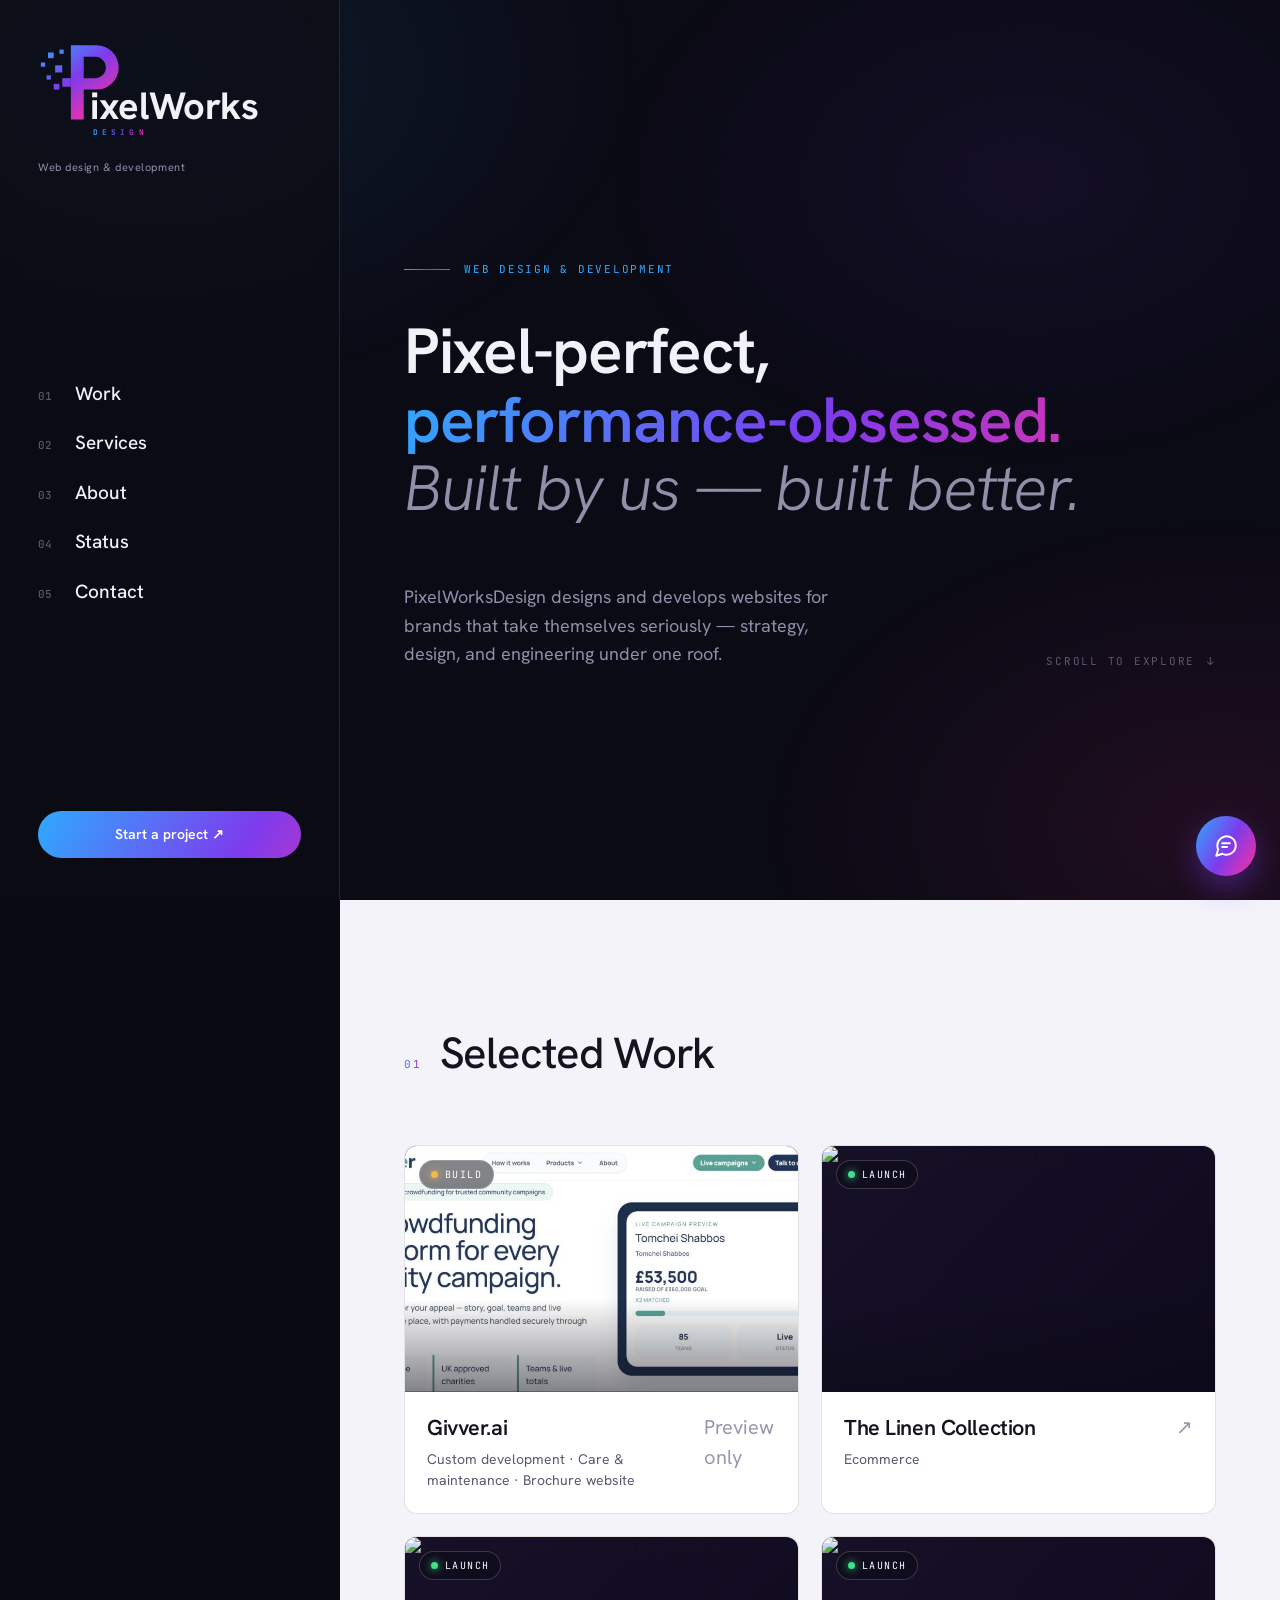
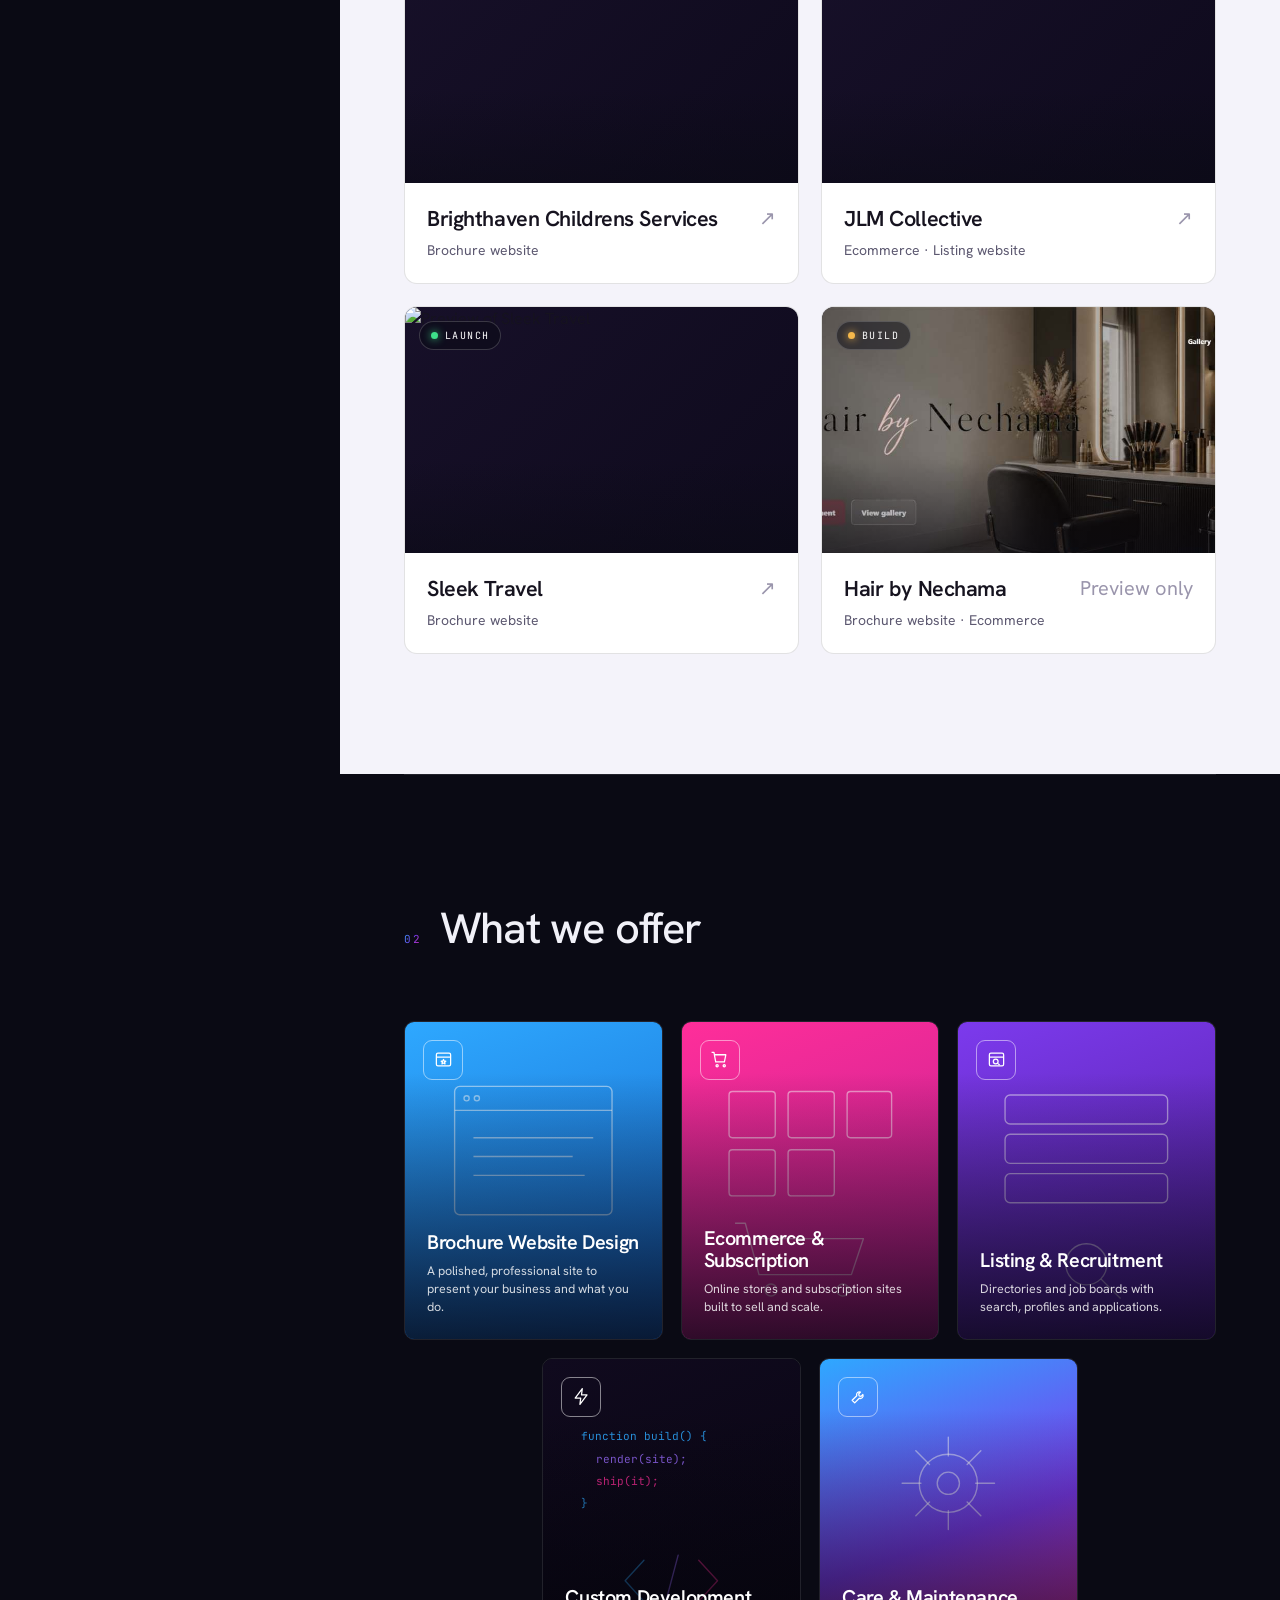
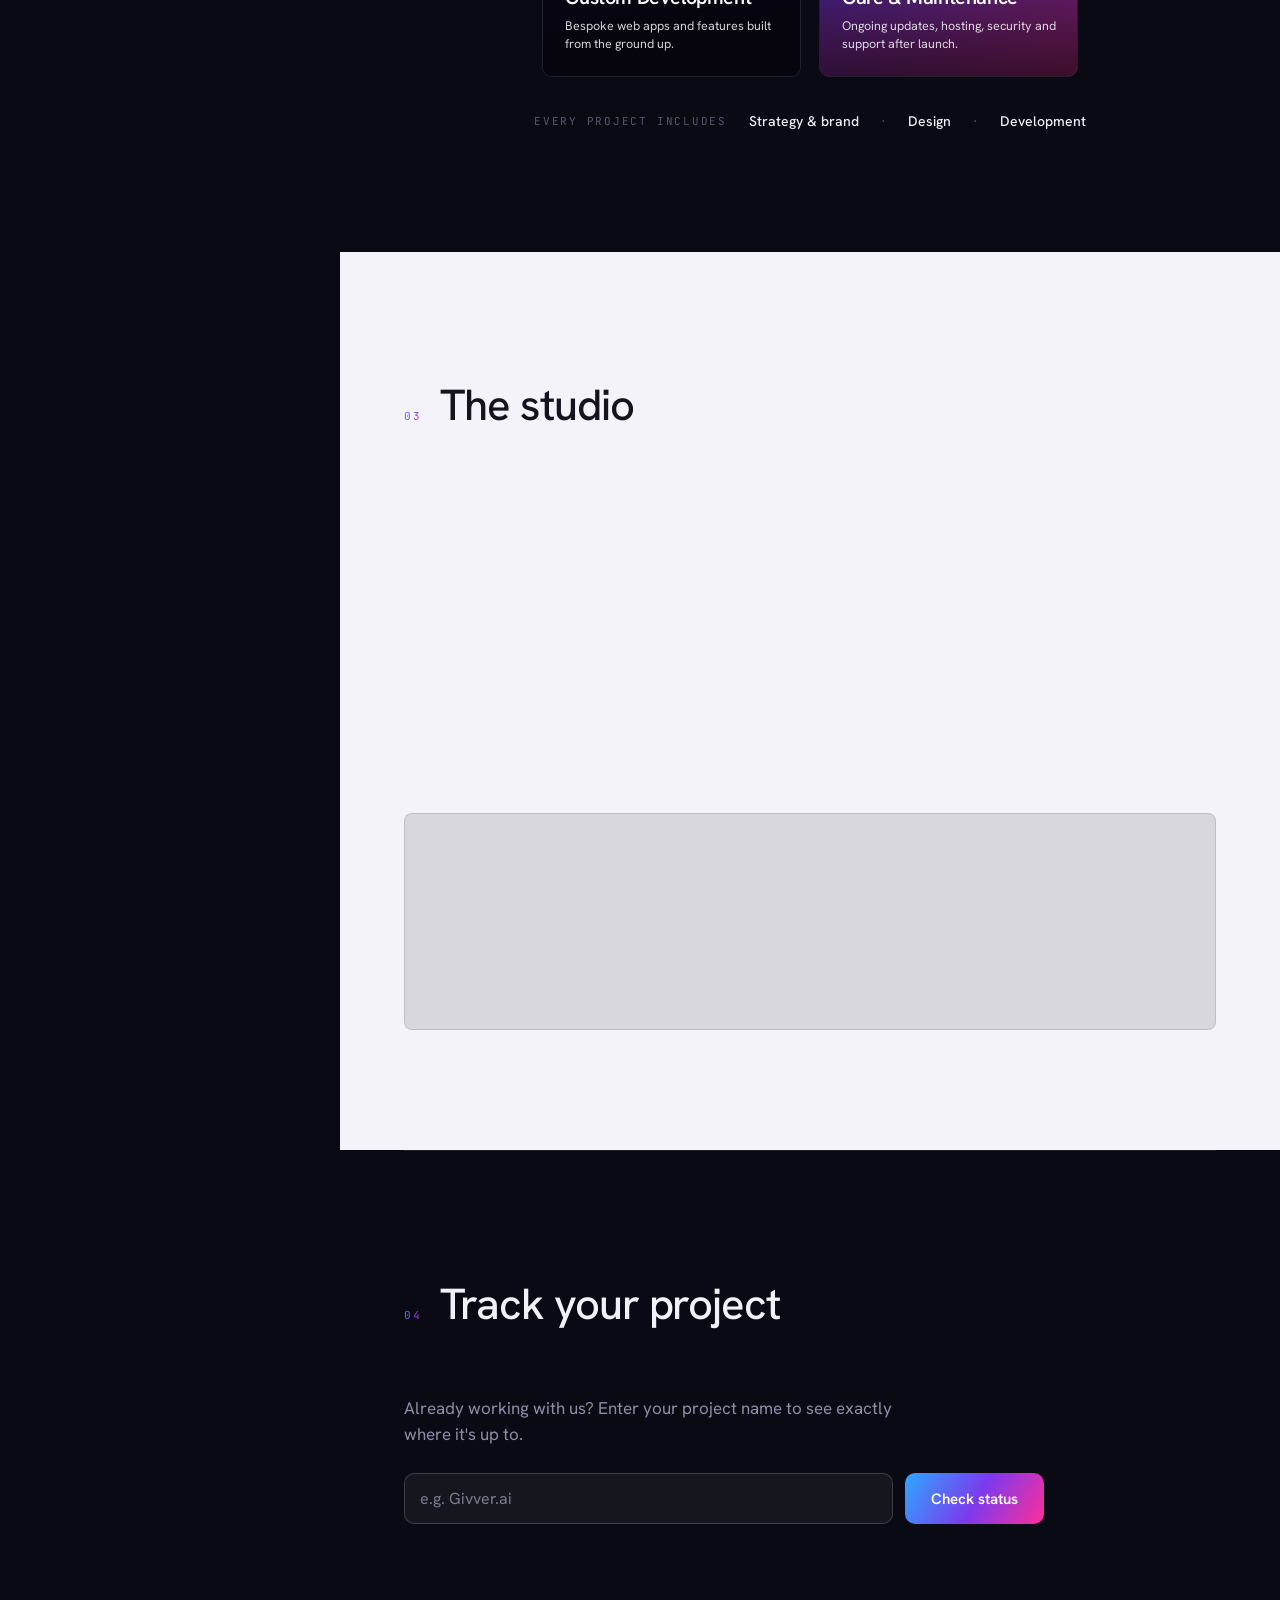
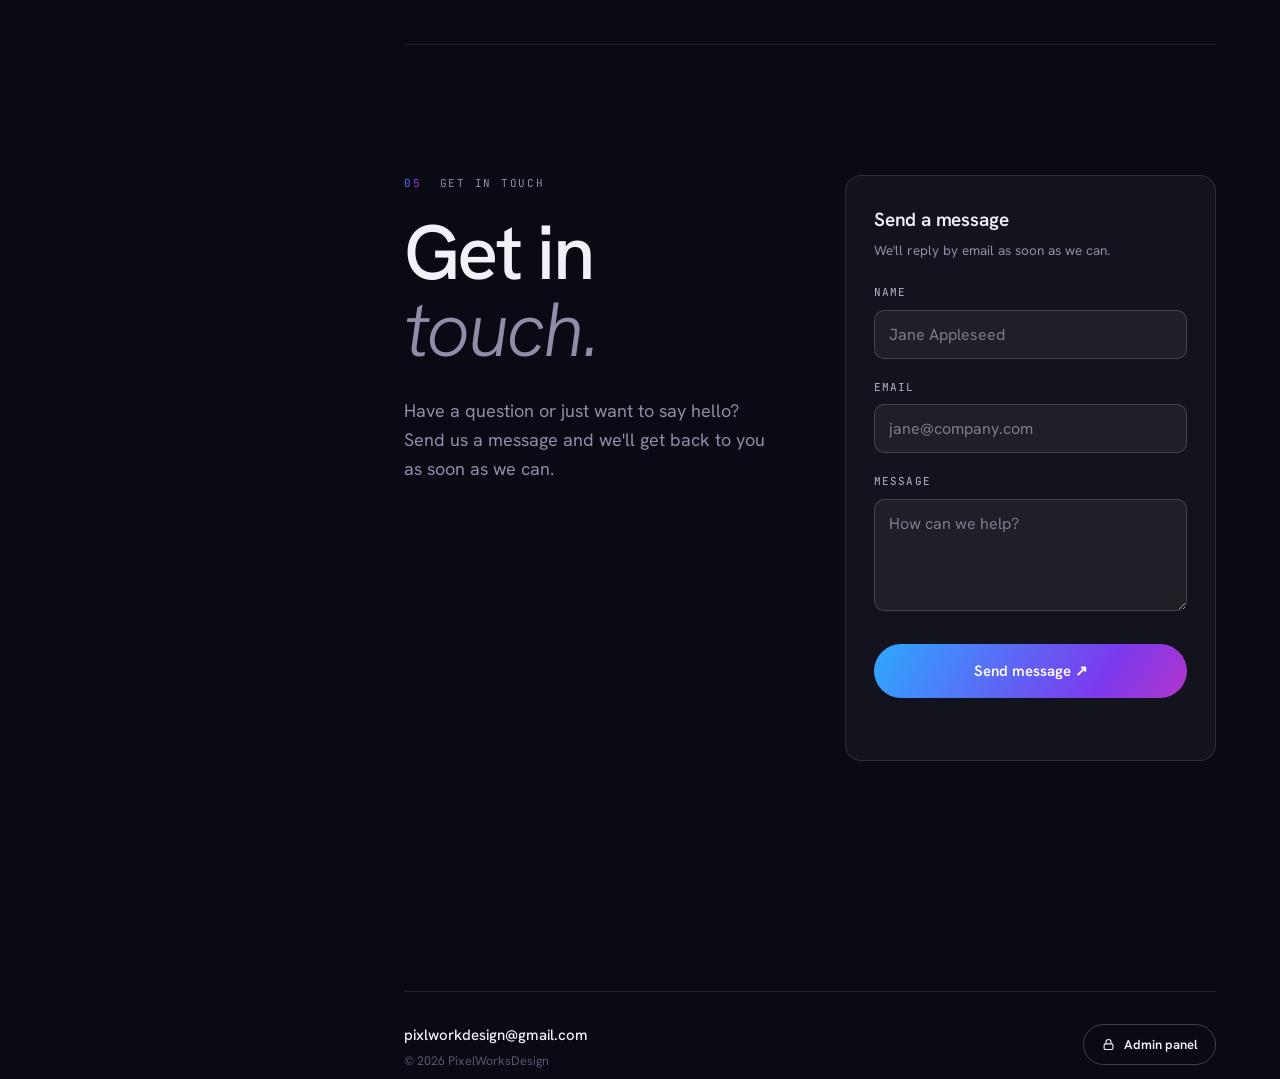
==== commit c35d1236: "Remove budget from contact emails" ====
--- a/index.html
+++ b/index.html
@@ -548,18 +548,17 @@
     const name=(form.elements.name.value||'').trim();
     const email=(form.elements.email.value||'').trim();
     const msg=(form.elements.msg.value||'').trim();
-    const budget=document.querySelector('#budget .chip.on')?.textContent.trim()||'Not selected';
     b.disabled=true;b.textContent='Sending...';
     if(status){status.className='form-status';status.textContent='Sending your message...';}
     try{
-      const res=await fetch(CONTACT_API,{method:'POST',headers:{'Content-Type':'application/json'},body:JSON.stringify({name,email,message:msg,budget})});
+      const res=await fetch(CONTACT_API,{method:'POST',headers:{'Content-Type':'application/json'},body:JSON.stringify({name,email,message:msg})});
       if(!res.ok){
         let message='Message could not be sent. Please email pixlworkdesign@gmail.com.';
         try{const body=await res.json();if(body.error)message=body.error;}catch(err){}
         throw new Error(message);
       }
       if(status){status.className='form-status ok';status.textContent='Message sent. We will reply by email as soon as we can.';}
-      form.reset();document.querySelectorAll('#budget .chip').forEach(x=>x.classList.remove('on'));
+      form.reset();
     }catch(err){
       if(status){status.className='form-status err';status.textContent=err.message||'Message could not be sent. Please email pixlworkdesign@gmail.com.';}
     }finally{
@@ -852,6 +851,11 @@
   document.getElementById('gateInput').addEventListener('keydown',e=>{if(e.key==='Enter')unlockAdmin();});
   function fillDetails(){document.getElementById('dEmail').value=details.email||'';document.getElementById('dPhone').value=details.phone||'';document.getElementById('dCity').value=details.city||'';}
   function payload(){return {details,projects};}
+  function payloadString(){
+    const body=JSON.stringify(payload());
+    if(body.length>850000)throw new Error('Too much data to save. Use a smaller homepage screenshot or an image URL.');
+    return body;
+  }
   const pNameInput=document.getElementById('pName'),pUrlInput=document.getElementById('pUrl'),pImageInput=document.getElementById('pImage'),pImageFileInput=document.getElementById('pImageFile'),pCategoryInput=document.getElementById('pCategory'),servicePicks=document.getElementById('servicePicks'),serviceAdd=document.getElementById('serviceAdd');
   const pStageInput=document.getElementById('pStage'),pNoteInput=document.getElementById('pNote'),pSaveBtn=document.getElementById('pSave');
   let pendingProjectImage='';
@@ -872,8 +876,8 @@
       const img=new Image();
       img.onload=()=>{
         const canvas=document.createElement('canvas');
-        const width=1200;
-        const height=750;
+        const width=760;
+        const height=475;
         canvas.width=width;
         canvas.height=height;
         const ctx=canvas.getContext('2d');
@@ -883,7 +887,14 @@
         const drawWidth=img.width*scale;
         const drawHeight=img.height*scale;
         ctx.drawImage(img,(width-drawWidth)/2,(height-drawHeight)/2,drawWidth,drawHeight);
-        resolve(canvas.toDataURL('image/jpeg',0.82));
+        let quality=.62;
+        let data=canvas.toDataURL('image/jpeg',quality);
+        while(data.length>320000&&quality>.34){
+          quality-=.08;
+          data=canvas.toDataURL('image/jpeg',quality);
+        }
+        if(data.length>320000)reject(new Error('Screenshot is too detailed to save. Try a smaller screenshot or use an image URL.'));
+        else resolve(data);
       };
       img.onerror=()=>reject(new Error('Could not load that screenshot image.'));
       img.src=source;
@@ -985,12 +996,12 @@
     const oldText=btn.textContent;
     btn.disabled=true;btn.textContent='Saving...';setStatus('Saving to GitHub...');
     try{
-      const res=await fetch(ADMIN_API,{method:'POST',headers:{'Content-Type':'application/json','X-Admin-Token':adminToken},body:JSON.stringify(payload())});
+      const res=await fetch(ADMIN_API,{method:'POST',headers:{'Content-Type':'application/json','Authorization':'Bearer '+adminPasscode,'X-Admin-Passcode':adminPasscode,'X-Admin-Token':adminToken},body:payloadString()});
       if(!res.ok){
         let message='Save failed.';
         try{const body=await res.json();if(body.error)message=body.detail?body.error+': '+body.detail:body.error;}catch(e){}
-        if(res.status===401)message='Admin session expired. Close admin, unlock again, and save.';
-        if(res.status===403)message='GitHub token does not have permission to write projects.json.';
+        if(res.status===401)message='Admin save was rejected. Close admin, unlock again, and save.';
+        if(res.status===403)message='GitHub token problem. Check the GITHUB_TOKEN secret in Cloudflare has repo contents read/write access.';
         if(res.status===404)message='Admin API is not connected yet. Deploy the Cloudflare Worker first.';
         if(res.status===500)message='Worker error. Check the Cloudflare Worker variables and secrets.';
         throw new Error(message);
